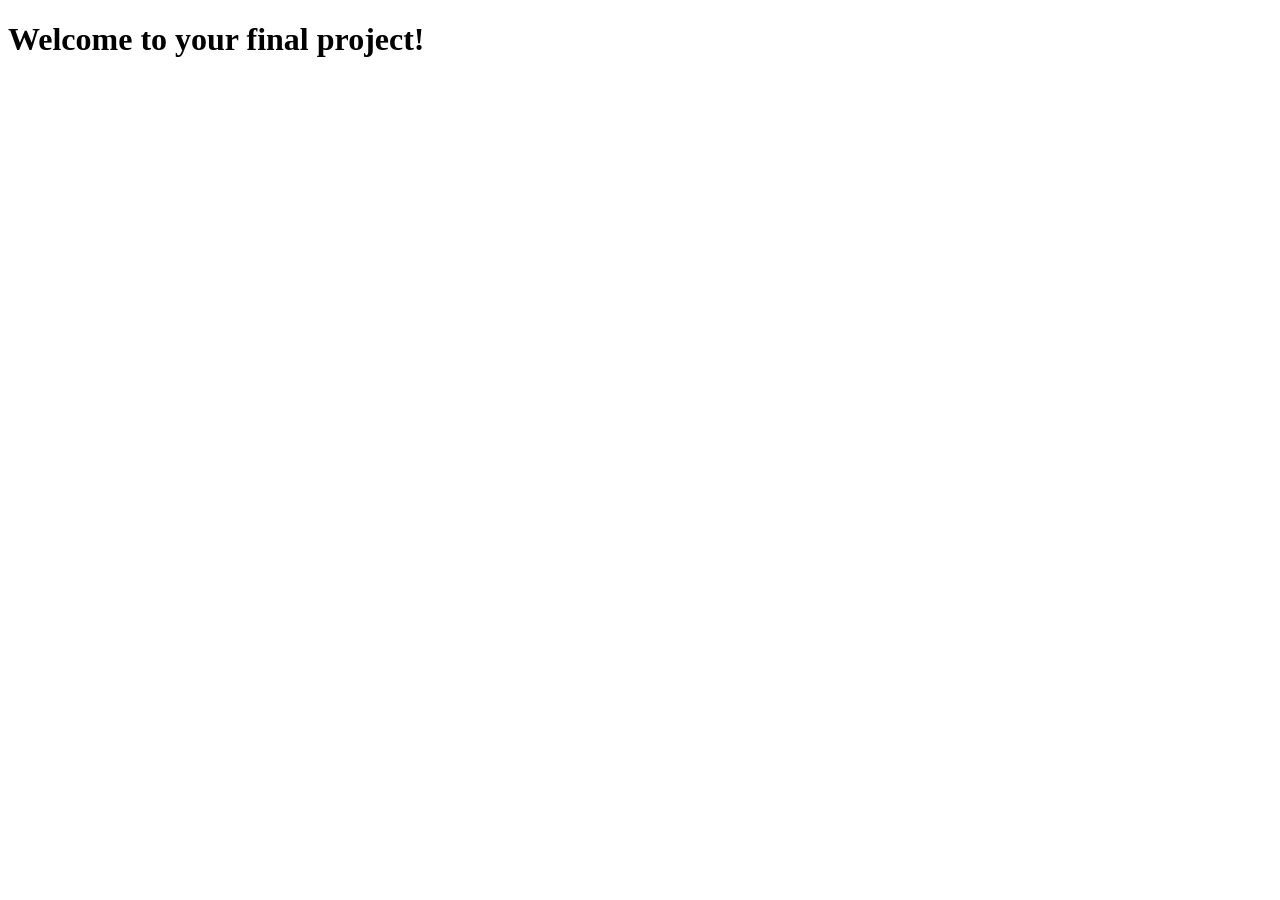
==== src/index.html @ 4e3f370e "Initial commit" ====
<!DOCTYPE html>
<html lang="en">

<head>
	<meta charset="utf-8">
	<meta http-equiv="X-UA-Compatible" content="IE=edge">
	<meta name="viewport" content="width=device-width, initial-scale=1">
	<meta name="description" content="Update your description here" />
	<title>Update your title here</title>
	<!--
		This is where you should link your CSS file.
	-->
</head>

<body>
	<main class="content-container">
		<h1>Welcome to your final project!</h1>
	</main>
	<!--
		This is where you should link your JS file.
	-->
</body>

</html>
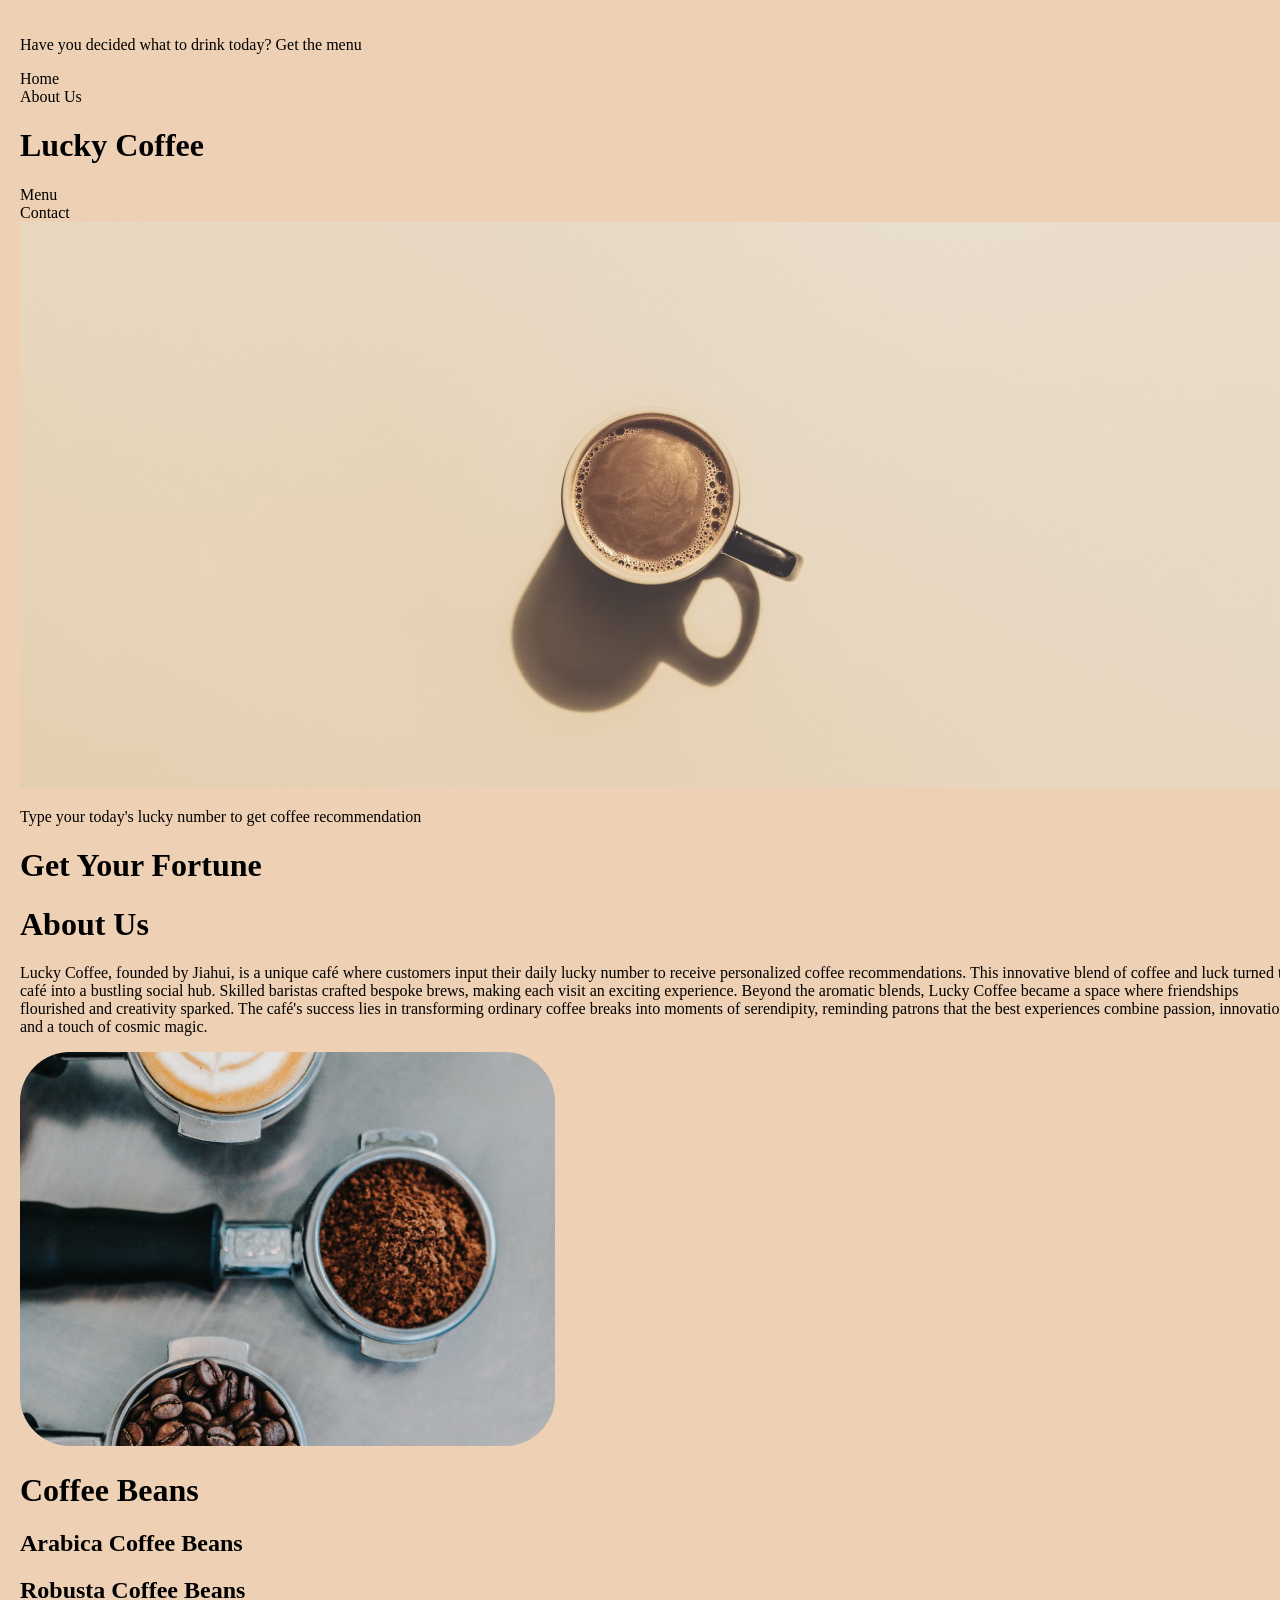
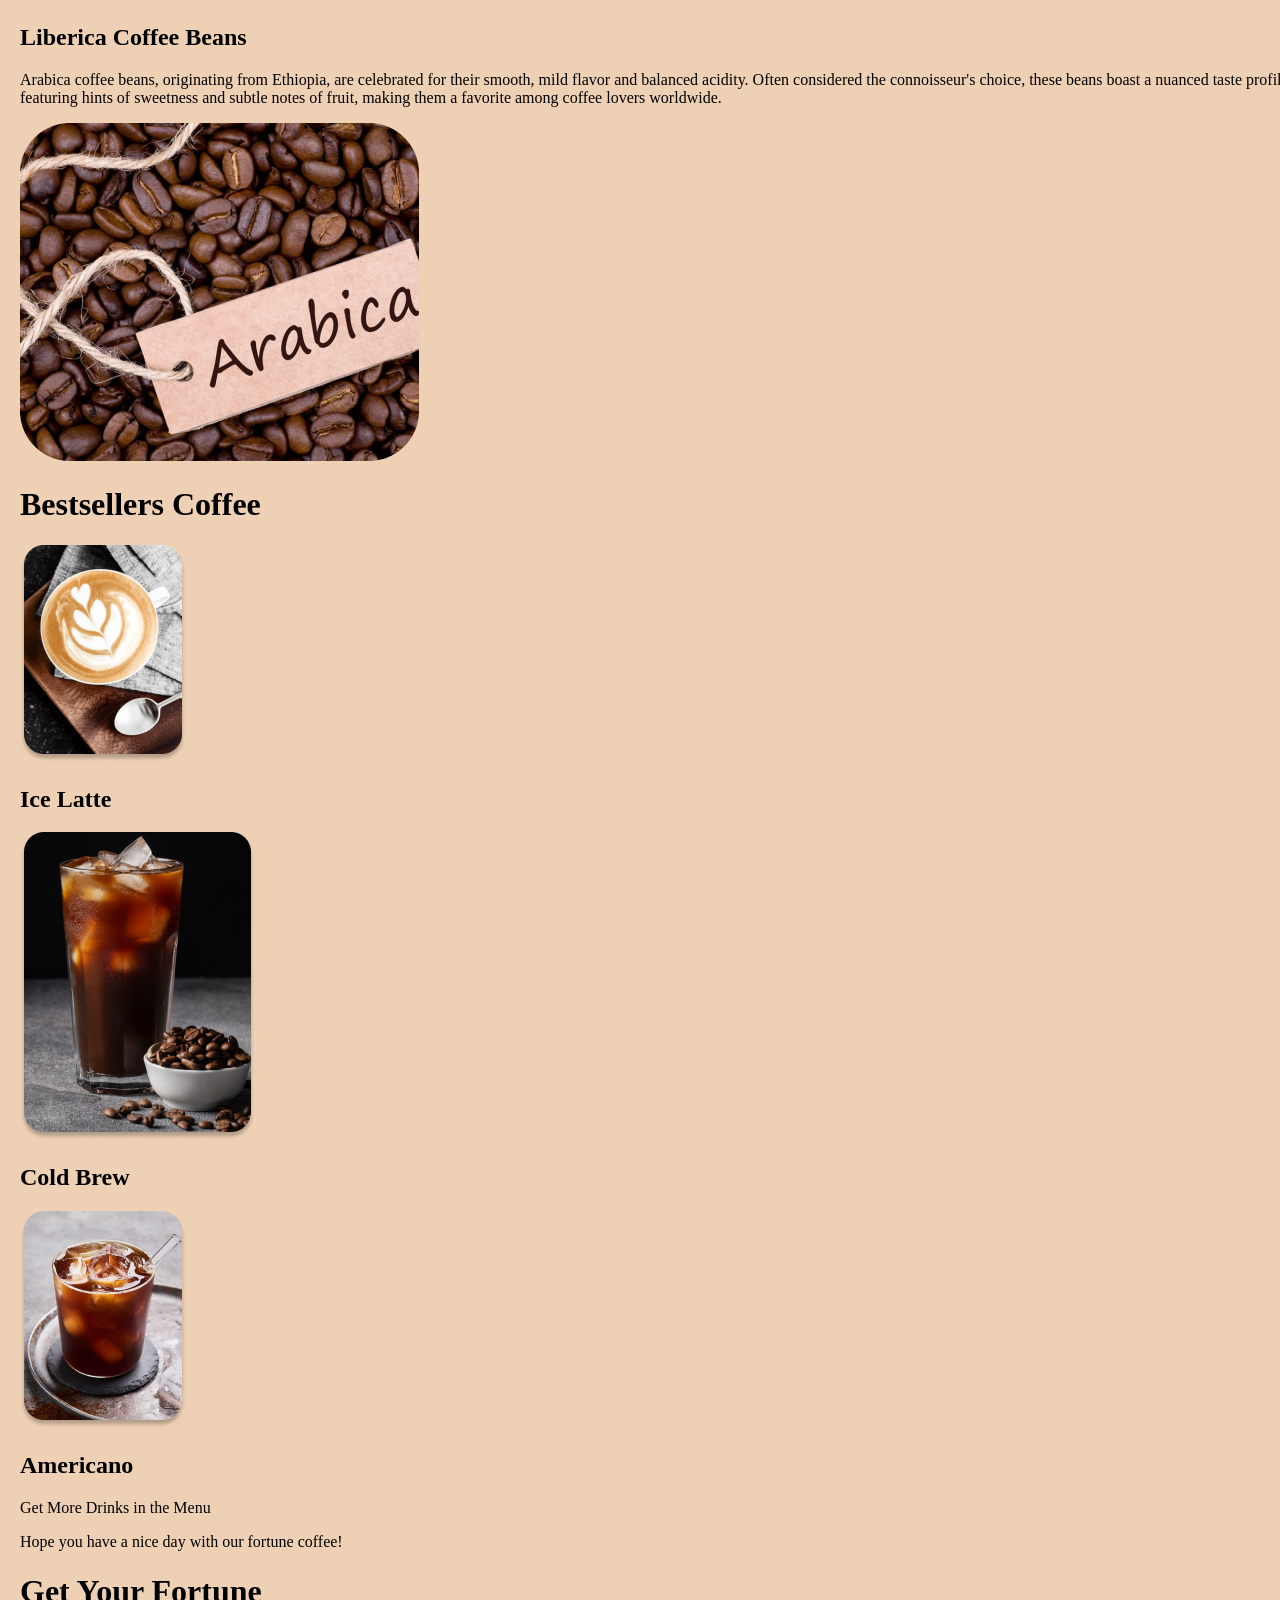
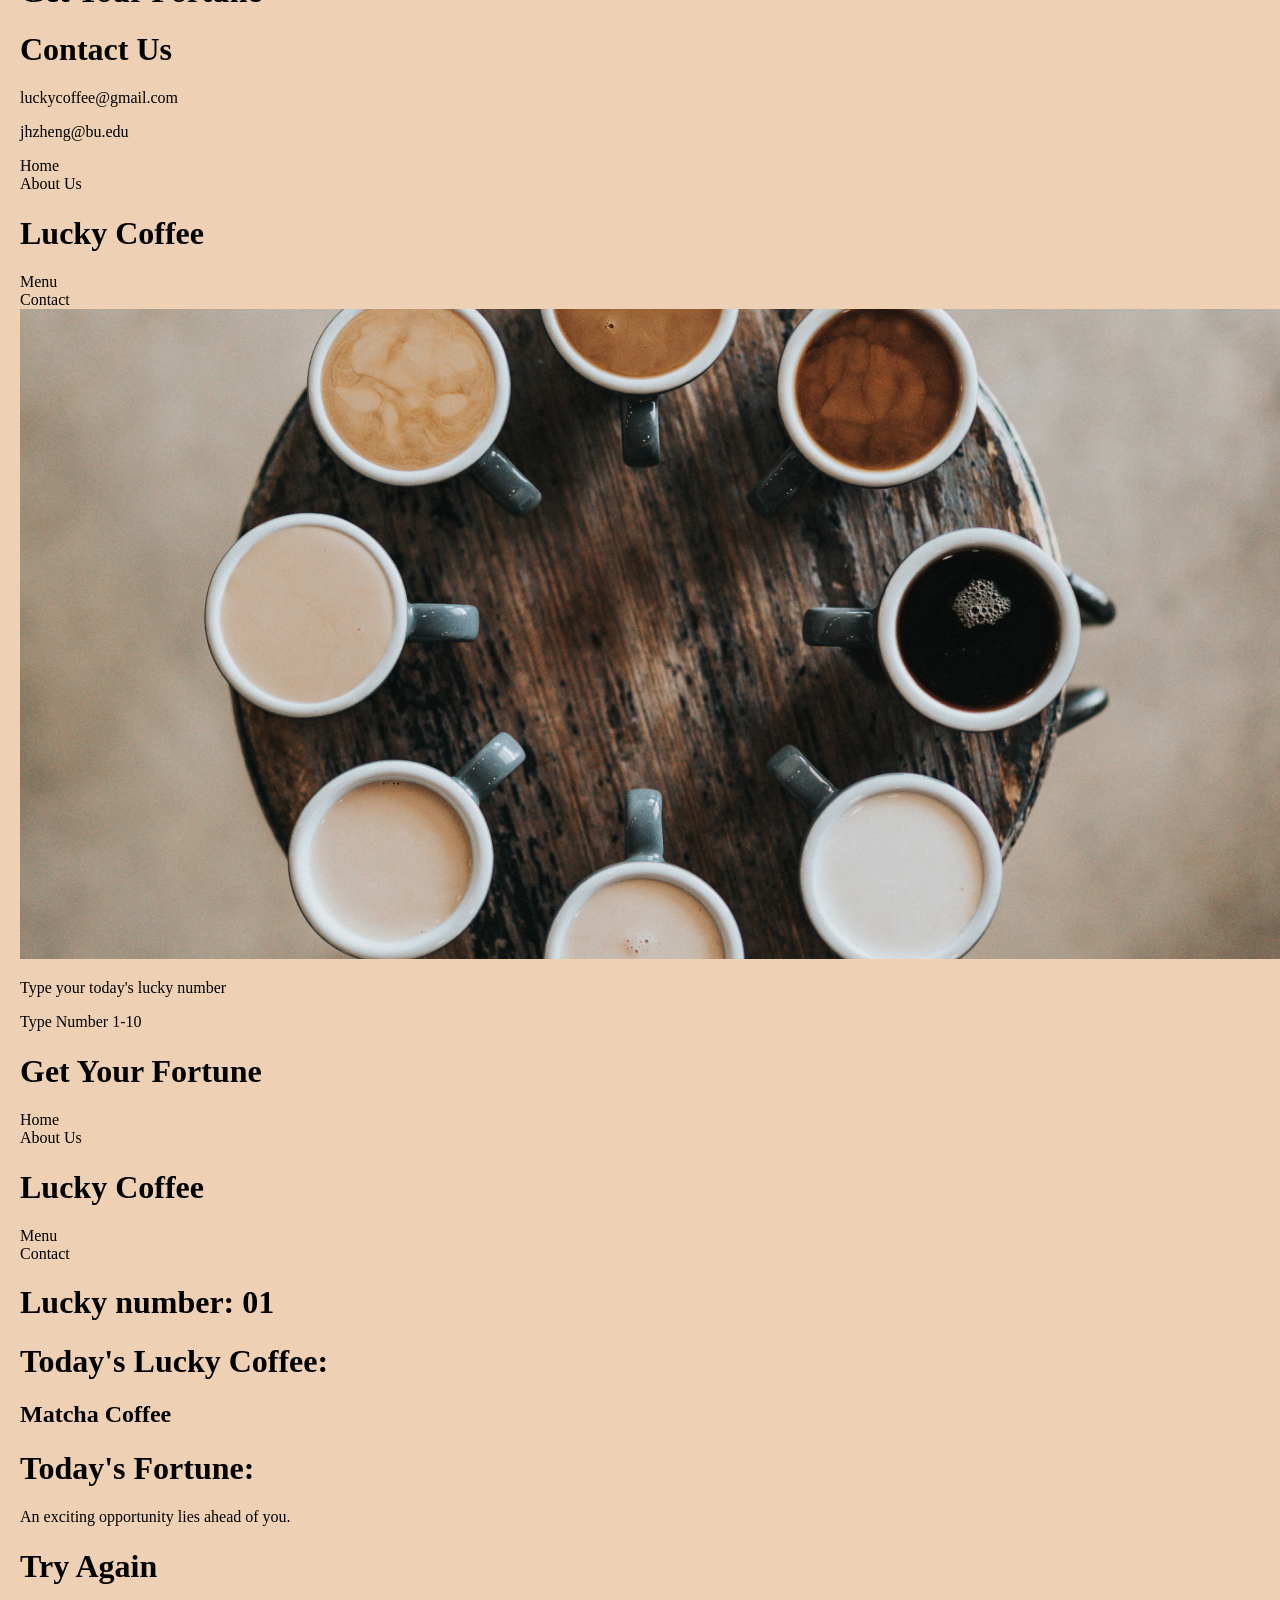
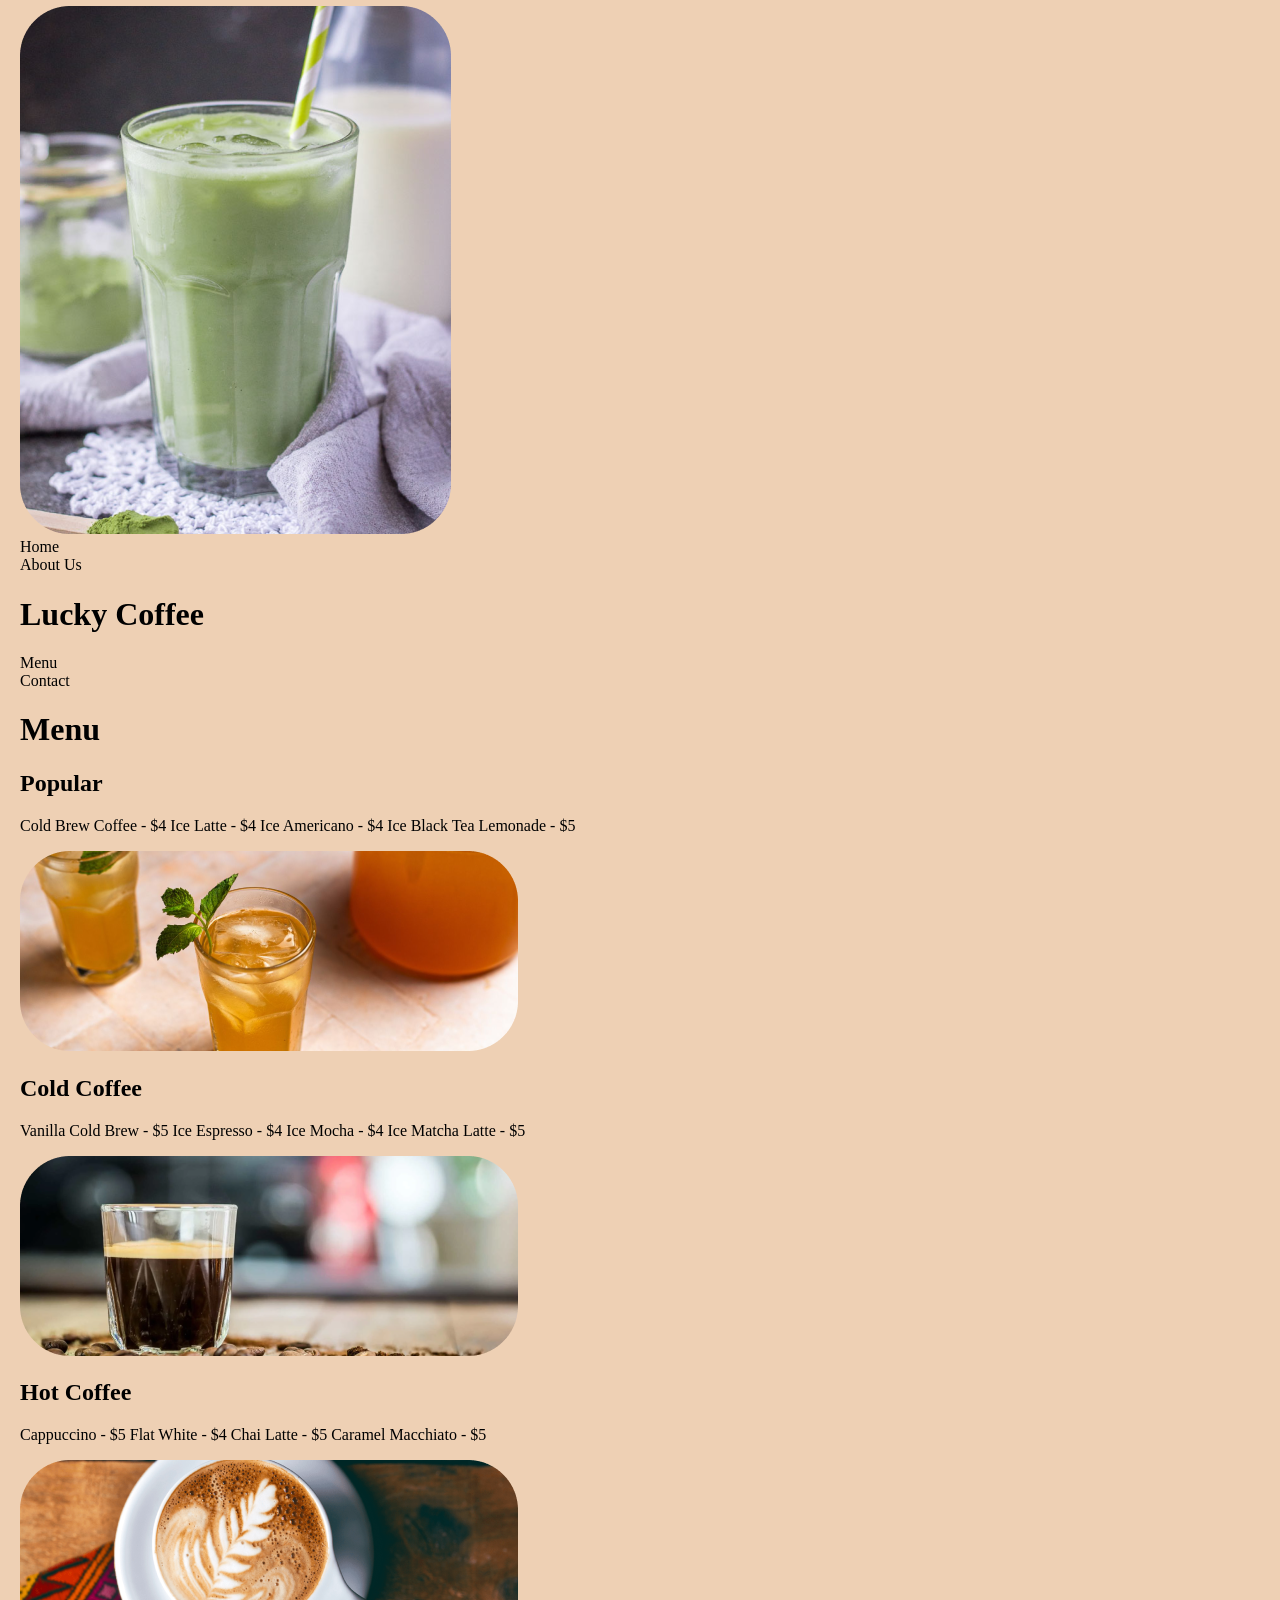
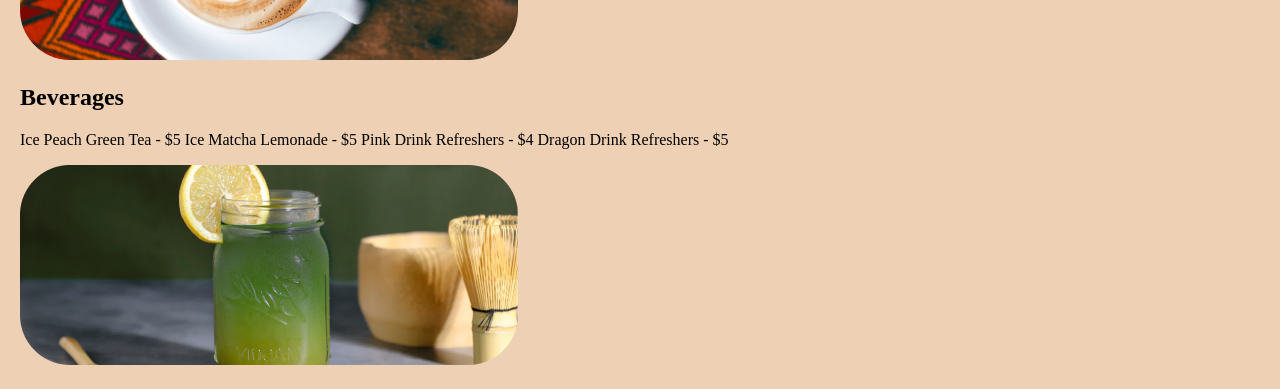
==== commit 00549137: "first check-in" ====
--- a/src/index.html
+++ b/src/index.html
@@ -10,15 +10,137 @@
 	<!--
 		This is where you should link your CSS file.
 	-->
+	<link rel="stylesheet" href="css/style.css">
 </head>
 
 <body>
 	<main class="content-container">
-		<h1>Welcome to your final project!</h1>
+
+		<!-- This is main page content -->
+
+		<p class="Question">Have you decided what to drink today? Get the menu</p>
+
+		<nav class="Home">Home</nav>
+		<nav class="Nav-About Us">About Us</nav>
+		<h1 class="Logo">Lucky Coffee</h1>
+		<nav class="Menu">Menu</nav>
+		<nav class="Contact">Contact</nav>
+
+		<img src="images/coffee1.png" alt="the first rolling picture presenting coffee on the center">
+		<p>Type your today's lucky number to get coffee recommendation</p>
+		<h1 class="Fortune">Get Your Fortune</h1>
+
+		<h1 class="About Us">About Us</h1>
+		<p>Lucky Coffee, founded by Jiahui, is a unique café where customers input their daily lucky number to receive
+			personalized coffee recommendations. This innovative blend of coffee and luck turned the café into a
+			bustling social hub. Skilled baristas crafted bespoke brews, making each visit an exciting experience.
+			Beyond the aromatic blends, Lucky Coffee became a space where friendships flourished and creativity sparked.
+			The café's success lies in transforming ordinary coffee breaks into moments of serendipity, reminding
+			patrons that the best experiences combine passion, innovation, and a touch of cosmic magic.</p>
+		<img src="images/coffee powder.png" alt="coffee powder on wooden table">
+
+		<h1 class="Coffee Beans">Coffee Beans</h1>
+		<h2 class="Arabica">Arabica Coffee Beans</h2>
+		<h2 class="Robusta">Robusta Coffee Beans</h2>
+		<h2 class="Liberica">Liberica Coffee Beans</h2>
+		<p>Arabica coffee beans, originating from Ethiopia, are celebrated for their smooth, mild flavor and balanced
+			acidity. Often considered the connoisseur's choice, these beans boast a nuanced taste profile, featuring
+			hints of sweetness and subtle notes of fruit, making them a favorite among coffee lovers worldwide.</p>
+		<img src="images/arabica beans.png" alt="arabica coffee beans">
+
+		<h1 class="Bestsellers">Bestsellers Coffee</h1>
+		<img src="images/latte.png" alt="ice latte on the table">
+		<h2 class="latte">Ice Latte</h2>
+		<img src="images/cold brew.png" alt="cold brew on the table">
+		<h2 class="cold brew">Cold Brew</h2>
+		<img src="images/americano.png" alt="americano on the table">
+		<h2 class="americano">Americano</h2>
+
+		<p class="Get Menu">Get More Drinks in the Menu</p>
+
+		<p class="hope">Hope you have a nice day with our fortune coffee!</p>
+		<h1 class="Fortune">Get Your Fortune</h1>
+		<h1 class="Contact Us">Contact Us</h1>
+		<p>luckycoffee@gmail.com</p>
+		<p>jhzheng@bu.edu</p>
+
+
+		<!-- This is question page content -->
+
+		<nav class="Home">Home</nav>
+		<nav class="Nav-About Us">About Us</nav>
+		<h1 class="Logo">Lucky Coffee</h1>
+		<nav class="Menu">Menu</nav>
+		<nav class="Contact">Contact</nav>
+
+		<img src="images/coffee carousel.png" alt="various coffee circling on the table">
+		<p>Type your today's lucky number</p>
+		<p>Type Number 1-10</p>
+		<h1 class="Fortune">Get Your Fortune</h1>
+
+
+		<!-- This is result page content -->
+
+		<nav class="Home">Home</nav>
+		<nav class="Nav-About Us">About Us</nav>
+		<h1 class="Logo">Lucky Coffee</h1>
+		<nav class="Menu">Menu</nav>
+		<nav class="Contact">Contact</nav>
+
+		<h1 class="lucky number">Lucky number: 01</h1>
+		<h1 class="lucky coffee">Today's Lucky Coffee:</h1>
+		<h2 class="coffee name">Matcha Coffee</h2>
+		<h1 class="today fortune">Today's Fortune:</h1>
+		<p>An exciting opportunity lies ahead of you.</p>
+		<h1 class="try again">Try Again</h1>
+
+		<img src="images/matcha latte.png" alt="matcha latte on the table">
+
+
+		<!-- This is menu page content -->
+
+		<nav class="Home">Home</nav>
+		<nav class="Nav-About Us">About Us</nav>
+		<h1 class="Logo">Lucky Coffee</h1>
+		<nav class="Menu">Menu</nav>
+		<nav class="Contact">Contact</nav>
+
+		<h1 class="h1-menu">Menu</h1>
+
+		<h2>Popular</h2>
+		<p>Cold Brew Coffee - $4
+			Ice Latte - $4
+			Ice Americano - $4
+			Ice Black Tea Lemonade - $5</p>
+		<img src="images/black tea lemonade.png" alt="a glass of black tea lemonade">
+
+		<h2>Cold Coffee</h2>
+		<p>Vanilla Cold Brew - $5
+			Ice Espresso - $4
+			Ice Mocha - $4
+			Ice Matcha Latte - $5</p>
+		<img src="images/espresso.png" alt="espresso shot in a small glass">
+
+		<h2>Hot Coffee</h2>
+		<p>Cappuccino - $5
+			Flat White - $4
+			Chai Latte - $5
+			Caramel Macchiato - $5</p>
+		<img src="images/cappuccino.png" alt="a cup of cappuccino">
+
+		<h2>Beverages</h2>
+		<p>Ice Peach Green Tea - $5
+			Ice Matcha Lemonade - $5
+			Pink Drink Refreshers - $4
+			Dragon Drink Refreshers - $5</p>
+		<img src="images/matcha lemonade.png" alt="a glass of matcha lemonade">
+
 	</main>
 	<!--
 		This is where you should link your JS file.
 	-->
+	<script src="script.js"></script>
+
 </body>
 
-</html>
+</html>
--- a/src/css/style.css
+++ b/src/css/style.css
@@ -0,0 +1,16 @@
+/* Get the instruction from Professor lecture */
+@import url('https://fonts.googleapis.com/css2?family=Baloo+2:wght@400;800&family=Balsamiq+Sans&display=swap');
+
+* {
+	box-sizing: border-box
+}
+
+body {
+	background-color: #EED0B4;
+	display: flex;
+	justify-content: center;
+	padding: 20px;
+	flex-direction: column;
+	align-items: flex-start;
+	margin: 0;
+}
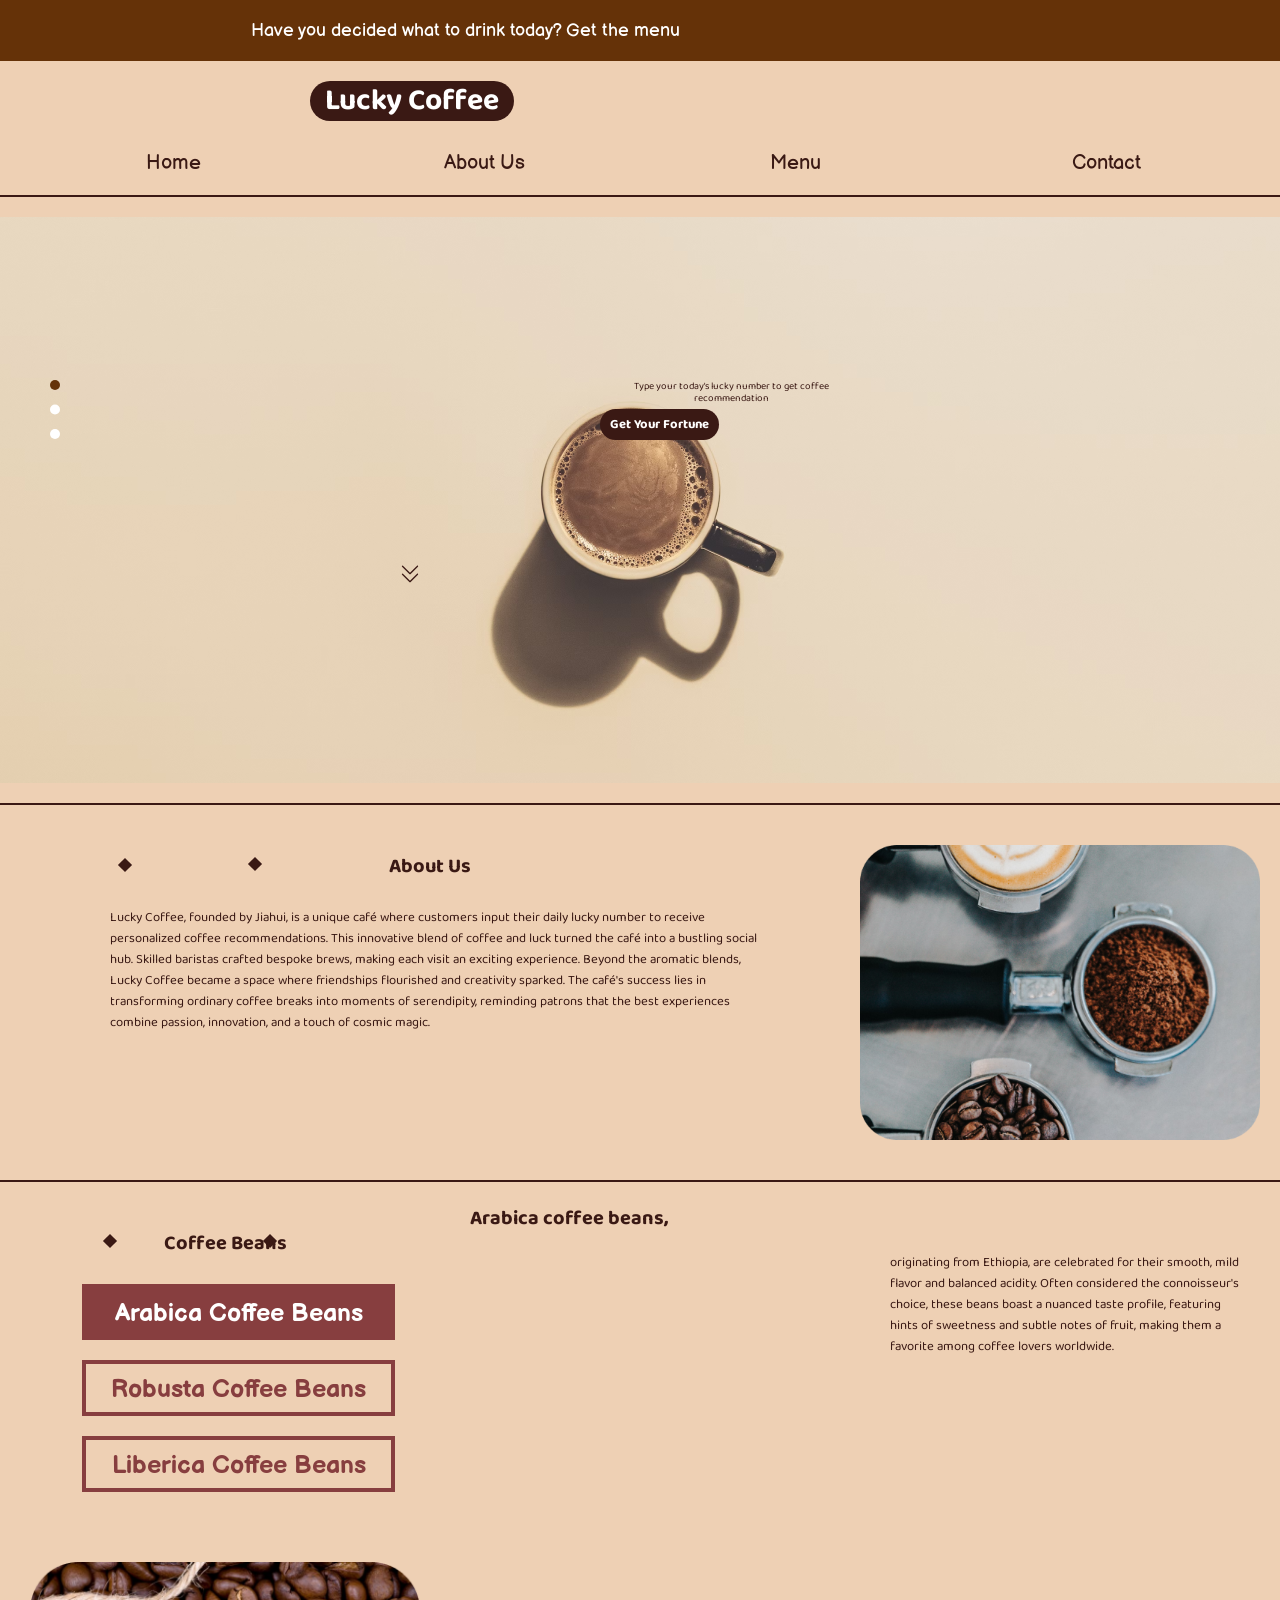
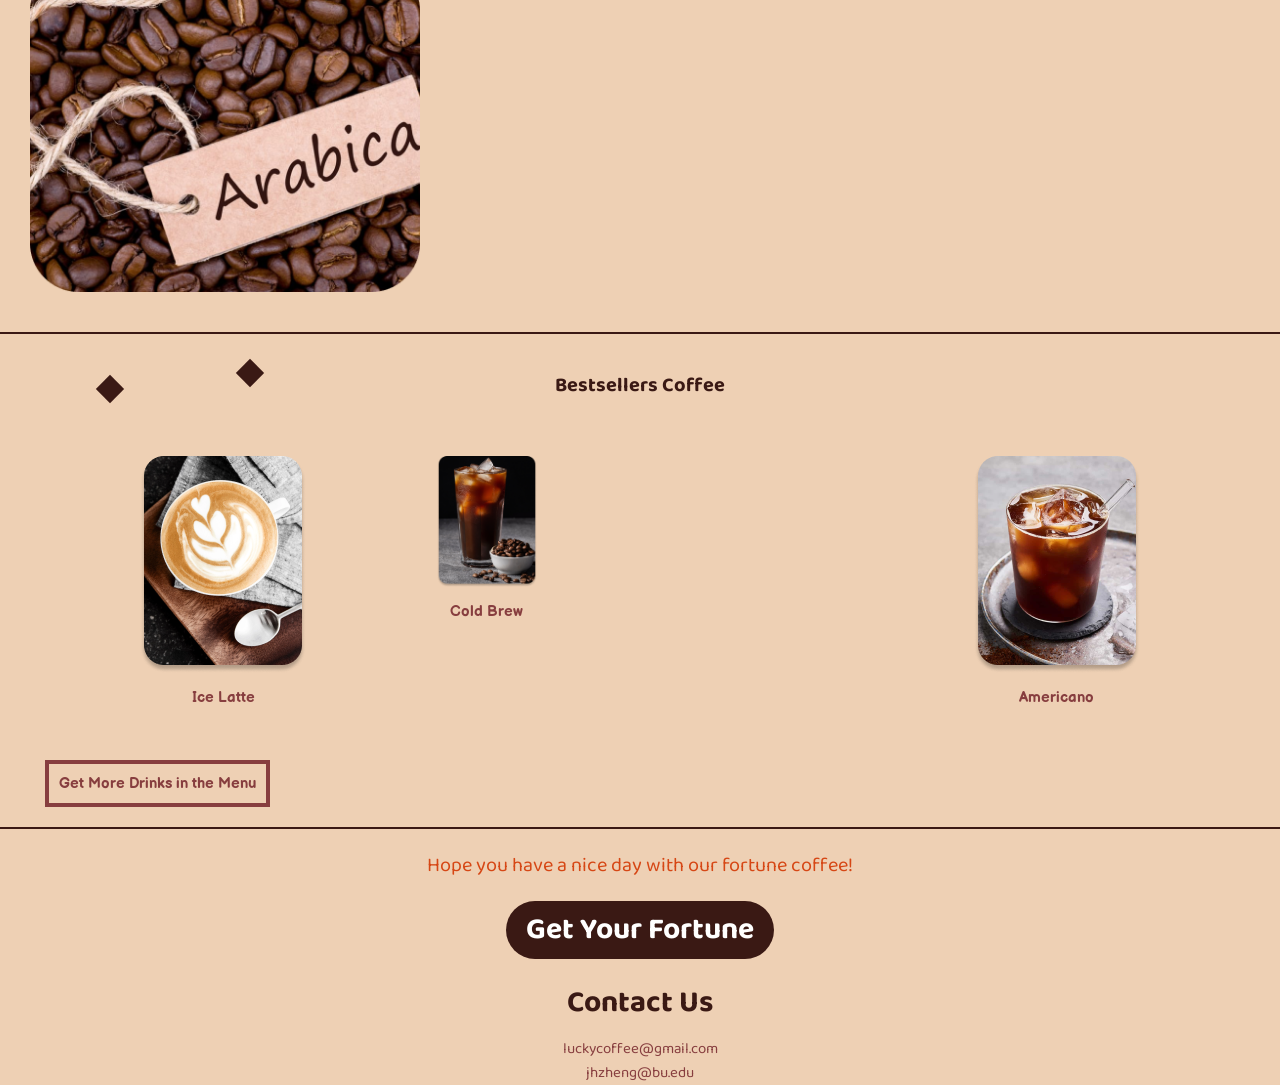
==== commit a54eda2c: "change the css of main page in phone size" ====
--- a/src/index.html
+++ b/src/index.html
@@ -6,7 +6,7 @@
 	<meta http-equiv="X-UA-Compatible" content="IE=edge">
 	<meta name="viewport" content="width=device-width, initial-scale=1">
 	<meta name="description" content="Update your description here" />
-	<title>Update your title here</title>
+	<title>Lucky Coffee</title>
 	<!--
 		This is where you should link your CSS file.
 	-->
@@ -19,121 +19,108 @@
 		<!-- This is main page content -->
 
 		<p class="Question">Have you decided what to drink today? Get the menu</p>
+		<h1 class="Logo">Lucky Coffee</h1>
 
-		<nav class="Home">Home</nav>
-		<nav class="Nav-About Us">About Us</nav>
-		<h1 class="Logo">Lucky Coffee</h1>
-		<nav class="Menu">Menu</nav>
-		<nav class="Contact">Contact</nav>
+		<section class="navigation">
+			<nav class="Home">Home</nav>
+			<nav class="Nav-AboutUs">About Us</nav>
+			<nav class="Menu">Menu</nav>
+			<nav class="Contact">Contact</nav>
+		</section>
 
-		<img src="images/coffee1.png" alt="the first rolling picture presenting coffee on the center">
-		<p>Type your today's lucky number to get coffee recommendation</p>
-		<h1 class="Fortune">Get Your Fortune</h1>
+		<div class="long-line"></div>
 
-		<h1 class="About Us">About Us</h1>
-		<p>Lucky Coffee, founded by Jiahui, is a unique café where customers input their daily lucky number to receive
-			personalized coffee recommendations. This innovative blend of coffee and luck turned the café into a
-			bustling social hub. Skilled baristas crafted bespoke brews, making each visit an exciting experience.
-			Beyond the aromatic blends, Lucky Coffee became a space where friendships flourished and creativity sparked.
-			The café's success lies in transforming ordinary coffee breaks into moments of serendipity, reminding
-			patrons that the best experiences combine passion, innovation, and a touch of cosmic magic.</p>
-		<img src="images/coffee powder.png" alt="coffee powder on wooden table">
+		<!-- Get the code from figma dev mode -->
+		<svg class="circles" xmlns="http://www.w3.org/2000/svg" width="10" height="59" viewBox="0 0 10 59" fill="none">
+			<circle cx="5" cy="5" r="5" transform="matrix(-1 0 0 1 10 0)" fill="#653208" />
+			<circle cx="5" cy="5" r="5" transform="matrix(-1 0 0 1 10 49)" fill="white" />
+			<circle cx="5" cy="5" r="5" transform="matrix(-1 0 0 1 10 24.5)" fill="white" />
+		</svg>
+		<svg class="arrows" width="20" height="28" viewBox="0 0 20 28" fill="none" xmlns="http://www.w3.org/2000/svg">
+			<path fill-rule="evenodd" clip-rule="evenodd"
+				d="M2.0574 5.8076C2.11545 5.7494 2.18442 5.70322 2.26035 5.67171C2.33629 5.6402 2.41769 5.62399 2.4999 5.62399C2.58211 5.62399 2.66351 5.6402 2.73944 5.67171C2.81537 5.70322 2.88434 5.7494 2.9424 5.8076L9.9999 12.8664L17.0574 5.8076C17.1748 5.69024 17.3339 5.62431 17.4999 5.62431C17.6659 5.62431 17.825 5.69024 17.9424 5.8076C18.0598 5.92496 18.1257 6.08413 18.1257 6.2501C18.1257 6.41607 18.0598 6.57524 17.9424 6.6926L10.4424 14.1926C10.3843 14.2508 10.3154 14.297 10.2394 14.3285C10.1635 14.36 10.0821 14.3762 9.9999 14.3762C9.91769 14.3762 9.83629 14.36 9.76035 14.3285C9.68442 14.297 9.61545 14.2508 9.5574 14.1926L2.0574 6.6926C1.99919 6.63455 1.95301 6.56558 1.92151 6.48964C1.89 6.41371 1.87378 6.33231 1.87378 6.2501C1.87378 6.16789 1.89 6.08649 1.92151 6.01056C1.95301 5.93463 1.99919 5.86566 2.0574 5.8076Z"
+				fill="#3A1914" />
+			<path fill-rule="evenodd" clip-rule="evenodd"
+				d="M2.0574 13.8076C2.11545 13.7494 2.18442 13.7032 2.26035 13.6717C2.33629 13.6402 2.41769 13.624 2.4999 13.624C2.58211 13.624 2.66351 13.6402 2.73944 13.6717C2.81537 13.7032 2.88434 13.7494 2.9424 13.8076L9.9999 20.8664L17.0574 13.8076C17.1748 13.6902 17.3339 13.6243 17.4999 13.6243C17.6659 13.6243 17.825 13.6902 17.9424 13.8076C18.0598 13.925 18.1257 14.0841 18.1257 14.2501C18.1257 14.4161 18.0598 14.5752 17.9424 14.6926L10.4424 22.1926C10.3843 22.2508 10.3154 22.297 10.2394 22.3285C10.1635 22.36 10.0821 22.3762 9.9999 22.3762C9.91769 22.3762 9.83629 22.36 9.76035 22.3285C9.68442 22.297 9.61545 22.2508 9.5574 22.1926L2.0574 14.6926C1.99919 14.6345 1.95301 14.5656 1.92151 14.4896C1.89 14.4137 1.87378 14.3323 1.87378 14.2501C1.87378 14.1679 1.89 14.0865 1.92151 14.0106C1.95301 13.9346 1.99919 13.8657 2.0574 13.8076Z"
+				fill="#3A1914" />
+		</svg>
 
-		<h1 class="Coffee Beans">Coffee Beans</h1>
-		<h2 class="Arabica">Arabica Coffee Beans</h2>
-		<h2 class="Robusta">Robusta Coffee Beans</h2>
-		<h2 class="Liberica">Liberica Coffee Beans</h2>
-		<p>Arabica coffee beans, originating from Ethiopia, are celebrated for their smooth, mild flavor and balanced
-			acidity. Often considered the connoisseur's choice, these beans boast a nuanced taste profile, featuring
-			hints of sweetness and subtle notes of fruit, making them a favorite among coffee lovers worldwide.</p>
-		<img src="images/arabica beans.png" alt="arabica coffee beans">
+		<section class="type">
+			<p class="guidance">Type your today's lucky number to get coffee recommendation</p>
+			<h1 class="Fortune">Get Your Fortune</h1>
+		</section>
+
+		<img class="img-coffee1" src="images/coffee1.png" alt="the first rolling picture presenting coffee on the center">
+
+		<div class="long-line"></div>
+
+		<section class="aboutus-img">
+			<section class="aboutus-p">
+				<h1 class="AboutUs">About Us</h1>
+				<p class="story">Lucky Coffee, founded by Jiahui, is a unique café where customers input their daily lucky
+					number to
+					receive
+					personalized coffee recommendations. This innovative blend of coffee and luck turned the café into a
+					bustling social hub. Skilled baristas crafted bespoke brews, making each visit an exciting experience.
+					Beyond the aromatic blends, Lucky Coffee became a space where friendships flourished and creativity
+					sparked.
+					The café's success lies in transforming ordinary coffee breaks into moments of serendipity, reminding
+					patrons that the best experiences combine passion, innovation, and a touch of cosmic magic.</p>
+			</section>
+
+			<img class="img-coffeepowder" src="images/coffee powder.png" alt="coffee powder on wooden table">
+		</section>
+
+		<div class="long-line"></div>
+
+		<section class="beans-img">
+
+			<section class="beansname">
+				<h1 class="CoffeeBeans">Coffee Beans</h1>
+				<h2 class="Arabica">Arabica Coffee Beans</h2>
+				<h2 class="Robusta">Robusta Coffee Beans</h2>
+				<h2 class="Liberica">Liberica Coffee Beans</h2>
+			</section>
+
+			<p class="p-A-title">Arabica coffee beans,</p>
+
+			<p class="p-Arabica">originating from Ethiopia, are celebrated for their smooth, mild flavor and balanced
+				acidity. Often considered the connoisseur's choice, these beans boast a nuanced taste profile, featuring
+				hints of sweetness and subtle notes of fruit, making them a favorite among coffee lovers worldwide.</p>
+			<img class="img-arabicabeans" src="images/arabica beans.png" alt="arabica coffee beans">
+		</section>
+
+		<div class="long-line"></div>
 
 		<h1 class="Bestsellers">Bestsellers Coffee</h1>
-		<img src="images/latte.png" alt="ice latte on the table">
-		<h2 class="latte">Ice Latte</h2>
-		<img src="images/cold brew.png" alt="cold brew on the table">
-		<h2 class="cold brew">Cold Brew</h2>
-		<img src="images/americano.png" alt="americano on the table">
-		<h2 class="americano">Americano</h2>
 
-		<p class="Get Menu">Get More Drinks in the Menu</p>
+		<section class="latte-coldbrew-americano">
+			<section class="latte">
+				<img src="images/latte.png" alt="ice latte on the table">
+				<h2 class="latte">Ice Latte</h2>
+			</section>
 
-		<p class="hope">Hope you have a nice day with our fortune coffee!</p>
-		<h1 class="Fortune">Get Your Fortune</h1>
-		<h1 class="Contact Us">Contact Us</h1>
-		<p>luckycoffee@gmail.com</p>
-		<p>jhzheng@bu.edu</p>
+			<section class="coldbrew">
+				<img src="images/cold brew.png" alt="cold brew on the table">
+				<h2 class="cold brew">Cold Brew</h2>
+			</section>
 
+			<section class="americano">
+				<img src="images/americano.png" alt="americano on the table">
+				<h2 class="americano">Americano</h2>
+			</section>
+		</section>
 
-		<!-- This is question page content -->
+		<p class="GetMenu">Get More Drinks in the Menu</p>
 
-		<nav class="Home">Home</nav>
-		<nav class="Nav-About Us">About Us</nav>
-		<h1 class="Logo">Lucky Coffee</h1>
-		<nav class="Menu">Menu</nav>
-		<nav class="Contact">Contact</nav>
-
-		<img src="images/coffee carousel.png" alt="various coffee circling on the table">
-		<p>Type your today's lucky number</p>
-		<p>Type Number 1-10</p>
-		<h1 class="Fortune">Get Your Fortune</h1>
-
-
-		<!-- This is result page content -->
-
-		<nav class="Home">Home</nav>
-		<nav class="Nav-About Us">About Us</nav>
-		<h1 class="Logo">Lucky Coffee</h1>
-		<nav class="Menu">Menu</nav>
-		<nav class="Contact">Contact</nav>
-
-		<h1 class="lucky number">Lucky number: 01</h1>
-		<h1 class="lucky coffee">Today's Lucky Coffee:</h1>
-		<h2 class="coffee name">Matcha Coffee</h2>
-		<h1 class="today fortune">Today's Fortune:</h1>
-		<p>An exciting opportunity lies ahead of you.</p>
-		<h1 class="try again">Try Again</h1>
-
-		<img src="images/matcha latte.png" alt="matcha latte on the table">
-
-
-		<!-- This is menu page content -->
-
-		<nav class="Home">Home</nav>
-		<nav class="Nav-About Us">About Us</nav>
-		<h1 class="Logo">Lucky Coffee</h1>
-		<nav class="Menu">Menu</nav>
-		<nav class="Contact">Contact</nav>
-
-		<h1 class="h1-menu">Menu</h1>
-
-		<h2>Popular</h2>
-		<p>Cold Brew Coffee - $4
-			Ice Latte - $4
-			Ice Americano - $4
-			Ice Black Tea Lemonade - $5</p>
-		<img src="images/black tea lemonade.png" alt="a glass of black tea lemonade">
-
-		<h2>Cold Coffee</h2>
-		<p>Vanilla Cold Brew - $5
-			Ice Espresso - $4
-			Ice Mocha - $4
-			Ice Matcha Latte - $5</p>
-		<img src="images/espresso.png" alt="espresso shot in a small glass">
-
-		<h2>Hot Coffee</h2>
-		<p>Cappuccino - $5
-			Flat White - $4
-			Chai Latte - $5
-			Caramel Macchiato - $5</p>
-		<img src="images/cappuccino.png" alt="a cup of cappuccino">
-
-		<h2>Beverages</h2>
-		<p>Ice Peach Green Tea - $5
-			Ice Matcha Lemonade - $5
-			Pink Drink Refreshers - $4
-			Dragon Drink Refreshers - $5</p>
-		<img src="images/matcha lemonade.png" alt="a glass of matcha lemonade">
+		<div class="long-line"></div>
+		<section class="bottom-contact">
+			<p class="hope">Hope you have a nice day with our fortune coffee!</p>
+			<h1 class="bottom-fortune">Get Your Fortune</h1>
+			<h1 class="ContactUs">Contact Us</h1>
+			<p class="info1">luckycoffee@gmail.com</p>
+			<p class="info2">jhzheng@bu.edu</p>
+		</section>
 
 	</main>
 	<!--
--- a/src/css/style.css
+++ b/src/css/style.css
@@ -7,10 +7,574 @@
 
 body {
 	background-color: #EED0B4;
+	margin: 0;
+}
+
+.Question {
+	background-color: #653208;
+	padding: 20px;
+	color: #FFF;
+	text-align: center;
+	font-family: Balsamiq Sans, sans-serif;
+	font-size: 10px;
+	font-style: normal;
+	font-weight: 400;
+	line-height: normal;
 	display: flex;
 	justify-content: center;
+	align-items: center;
+	gap: 10px;
+	margin: 0;
+}
+
+.Logo {
+	color: #FFF;
+	text-align: center;
+	font-family: 'Baloo 2', sans-serif;
+	font-size: 20px;
+	font-style: normal;
+	font-weight: 700;
+	line-height: 20px;
+	/* 133.333% */
+	display: inline-block;
+	background-color: #3A1914;
+	border-radius: 50px;
+	margin: 0;
+	margin-left: 85px;
+	padding-top: 5px;
+	padding-bottom: 5px;
+	padding-left: 15px;
+	padding-right: 15px;
+	margin-top: 10px;
+}
+
+.navigation {
+	color: #3A1914;
+	text-align: center;
+	font-family: Balsamiq Sans, sans-serif;
+	font-size: 15px;
+	font-style: normal;
+	font-weight: 400;
+	line-height: normal;
+	flex-direction: row;
+	display: grid;
+	grid-template-columns: 1fr 1fr 1fr 1fr;
+	grid-gap: 10px;
+	margin-left: 0px;
 	padding: 20px;
-	flex-direction: column;
-	align-items: flex-start;
-	margin: 0;
-}+}
+
+.long-line {
+	width: 100%;
+	height: 2px;
+	background-color: #3A1914;
+}
+
+img {
+	max-width: 100%
+}
+
+.img-coffee1 {
+	display: flex;
+	align-items: center;
+	padding-top: 20px;
+	padding-bottom: 20px;
+}
+
+p {
+	color: #3A1914;
+	font-family: 'Baloo 2', sans-serif;
+	font-size: 20px;
+	font-style: normal;
+	font-weight: 400;
+	line-height: normal;
+}
+
+.guidance {
+	text-align: center;
+	font-size: 10px;
+	font-style: normal;
+	font-weight: 400;
+	line-height: 12px;
+	/* 120% */
+	margin: 0;
+	margin-bottom: 5px;
+}
+
+.Fortune {
+	color: #FFF;
+	text-align: center;
+	font-family: 'Baloo 2', sans-serif;
+	font-size: 13px;
+	font-style: normal;
+	font-weight: 700;
+	line-height: normal;
+	display: inline-block;
+	background-color: #3A1914;
+	border-radius: 50px;
+	padding-top: 5px;
+	padding-bottom: 5px;
+	padding-left: 10px;
+	padding-right: 10px;
+	margin: 0;
+}
+
+.circles {
+	position: absolute;
+	top: 215px;
+	left: 20px;
+}
+
+.arrows {
+	position: absolute;
+	top: 300px;
+	left: 150px;
+}
+
+.type {
+	position: absolute;
+	width: 85px;
+	top: 190px;
+	left: 220px;
+}
+
+.AboutUs {
+	color: #3A1914;
+	text-align: center;
+	font-family: 'Baloo 2', sans-serif;
+	font-size: 20px;
+	font-style: normal;
+	font-weight: 700;
+	line-height: normal;
+	margin: 0px;
+	margin-bottom: 15px;
+	margin-top: 15px;
+}
+
+.AboutUs::before {
+	content: "";
+	display: block;
+	width: 10px;
+	height: 10px;
+	background: #3A1914;
+	position: relative;
+	top: 20px;
+	left: 90px;
+	z-index: -1;
+	transform: rotate(-45deg);
+}
+
+.AboutUs::after {
+	content: "";
+	display: block;
+	width: 10px;
+	height: 10px;
+	background: #3A1914;
+	position: relative;
+	top: -23px;
+	left: 220px;
+	z-index: -1;
+	transform: rotate(-45deg);
+}
+
+.story {
+	font-size: 13px;
+	margin: 0;
+	padding-left: 20px;
+	padding-right: 20px;
+}
+
+.img-coffeepowder {
+	margin-top: 20px;
+	margin-bottom: 20px;
+}
+
+.CoffeeBeans {
+	color: #3A1914;
+	text-align: center;
+	font-family: 'Baloo 2', sans-serif;
+	font-size: 20px;
+	font-style: normal;
+	font-weight: 700;
+	line-height: normal;
+	margin: 0px;
+	margin-bottom: 15px;
+	margin-top: 15px;
+}
+
+.CoffeeBeans::before {
+	content: "";
+	display: block;
+	width: 10px;
+	height: 10px;
+	background: #3A1914;
+	position: relative;
+	top: 19px;
+	left: 75px;
+	z-index: -1;
+	transform: rotate(-45deg);
+}
+
+.CoffeeBeans::after {
+	content: "";
+	display: block;
+	width: 10px;
+	height: 10px;
+	background: #3A1914;
+	position: relative;
+	top: -23px;
+	left: 235px;
+	z-index: -1;
+	transform: rotate(-45deg);
+}
+
+.Arabica {
+	color: #FFF;
+	text-align: center;
+	font-family: Balsamiq Sans, sans-serif;
+	font-size: 20px;
+	font-style: normal;
+	font-weight: 700;
+	line-height: normal;
+	display: inline-block;
+	border: 4px solid var(--brown-red, #873E3F);
+	background: #873E3F;
+	width: 268.286px;
+	height: 48px;
+	padding: 10px;
+	margin: 0;
+	margin-left: 25px;
+	margin-bottom: 20px;
+}
+
+.Robusta {
+	color: #873E3F;
+	text-align: center;
+	font-family: Balsamiq Sans, sans-serif;
+	font-size: 20px;
+	font-style: normal;
+	font-weight: 700;
+	line-height: normal;
+	display: inline-block;
+	border: 4px solid var(--brown-red, #873E3F);
+	background: #EED0B4;
+	width: 268.286px;
+	height: 48px;
+	padding: 10px;
+	margin: 0;
+	margin-left: 25px;
+	margin-bottom: 20px;
+}
+
+.Liberica {
+	color: #873E3F;
+	text-align: center;
+	font-family: Balsamiq Sans, sans-serif;
+	font-size: 20px;
+	font-style: normal;
+	font-weight: 700;
+	line-height: normal;
+	display: inline-block;
+	border: 4px solid var(--brown-red, #873E3F);
+	background: #EED0B4;
+	width: 268.286px;
+	height: 48px;
+	padding: 10px;
+	margin: 0;
+	margin-left: 25px;
+	margin-bottom: 20px;
+}
+
+.p-A-title {
+	font-size: 20px;
+	font-weight: 700;
+	margin: 0;
+	padding-left: 20px;
+	padding-right: 20px;
+}
+
+.p-Arabica {
+	font-size: 13px;
+	margin: 0;
+	padding-left: 20px;
+	padding-right: 20px;
+}
+
+.img-arabicabeans {
+	margin-top: 20px;
+	margin-bottom: 20px;
+}
+
+.Bestsellers {
+	color: #3A1914;
+	text-align: center;
+	font-family: 'Baloo 2', sans-serif;
+	font-size: 20px;
+	font-style: normal;
+	font-weight: 700;
+	line-height: normal;
+	margin: 0px;
+	margin-bottom: 15px;
+	margin-top: 15px;
+}
+
+.Bestsellers::before {
+	content: "";
+	display: block;
+	width: 10px;
+	height: 10px;
+	background: #3A1914;
+	position: relative;
+	top: 20px;
+	left: 50px;
+	z-index: -1;
+	transform: rotate(-45deg);
+}
+
+.Bestsellers::after {
+	content: "";
+	display: block;
+	width: 10px;
+	height: 10px;
+	background: #3A1914;
+	position: relative;
+	top: -23px;
+	left: 260px;
+	z-index: -1;
+	transform: rotate(-45deg);
+}
+
+.latte-coldbrew-americano {
+	color: #873E3F;
+	text-align: center;
+	font-family: Balsamiq Sans, sans-serif;
+	font-size: 10px;
+	font-style: normal;
+	font-weight: 700;
+	line-height: normal;
+	flex-direction: row;
+	display: grid;
+	grid-template-columns: 1fr 1fr 1fr;
+	grid-gap: 10px;
+	padding: 20px;
+}
+
+.GetMenu {
+	color: #873E3F;
+	text-align: center;
+	font-family: Balsamiq Sans, sans-serif;
+	font-size: 15px;
+	font-style: normal;
+	font-weight: 700;
+	line-height: normal;
+	display: inline-block;
+	border: 4px solid var(--brown-red, #873E3F);
+	background: #EED0B4;
+	padding: 10px;
+	margin-left: 45px;
+	margin-top: 20px;
+	margin-bottom: 20px;
+}
+
+.bottom-contact {
+	text-align: center;
+	font-family: 'Baloo 2', sans-serif;
+	font-size: 20px;
+	font-style: normal;
+	font-weight: 400;
+	line-height: normal;
+	padding-left: 20px;
+	padding-right: 20px;
+}
+
+.hope {
+	color: #D64715;
+}
+
+.bottom-fortune {
+	color: #FFF;
+	font-weight: 700;
+	display: inline-block;
+	background-color: #3A1914;
+	border-radius: 50px;
+	padding-top: 5px;
+	padding-bottom: 5px;
+	padding-left: 20px;
+	padding-right: 20px;
+	margin: 0;
+}
+
+.ContactUs {
+	color: #3A1914;
+	margin-top: 20px;
+	margin-bottom: 10px;
+}
+
+.info1 {
+	color: #873E3F;
+	font-size: 15px;
+	margin: 0;
+}
+
+.info2 {
+	color: #873E3F;
+	font-size: 15px;
+	margin: 0;
+}
+
+@media (width >=320px) {
+	.coldbrew {
+		width: 100px;
+		height: 137px;
+	}
+}
+
+@media (width >=843px) {
+	.Question {
+		font-size: 18px;
+		margin-left: -350px;
+	}
+
+	.Logo {
+		font-size: 30px;
+		margin: 0;
+		margin-left: 310px;
+		padding-top: 10px;
+		padding-bottom: 10px;
+		margin-top: 20px;
+		margin-bottom: 10px;
+	}
+
+	.navigation {
+		font-size: 20px;
+		grid-gap: 5px;
+	}
+
+	.circles {
+		position: absolute;
+		top: 380px;
+		left: 50px;
+	}
+
+	.arrows {
+		position: absolute;
+		top: 560px;
+		left: 400px;
+	}
+
+	.type {
+		position: absolute;
+		width: 262px;
+		top: 380px;
+		left: 600px;
+
+	}
+
+	@media (width >=1280px) {
+		.story {
+			margin-left: 60px;
+			margin-right: 40px;
+		}
+
+		.aboutus-img {
+			flex-direction: row;
+			display: grid;
+			grid-template-columns: 2fr 1fr;
+			grid-gap: 30px;
+			margin-left: 10px;
+			padding: 20px;
+		}
+
+		.Arabica {
+			font-size: 25px;
+			width: 313px;
+			height: 56px;
+			padding: 10px;
+			margin: 0;
+			margin-left: 52px;
+			margin-bottom: 20px;
+		}
+
+		.Robusta {
+			font-size: 25px;
+			width: 313px;
+			height: 56px;
+			padding: 10px;
+			margin: 0;
+			margin-left: 52px;
+			margin-bottom: 20px;
+		}
+
+		.Liberica {
+			font-size: 25px;
+			width: 313px;
+			height: 56px;
+			padding: 10px;
+			margin: 0;
+			margin-left: 52px;
+			margin-bottom: 20px;
+		}
+
+		.p-Arabica {
+			padding-top: 50px;
+		}
+
+		.beans-img {
+			flex-direction: row;
+			display: grid;
+			grid-template-columns: 1fr 1fr 1fr;
+			grid-gap: 30px;
+			margin-left: 10px;
+			padding: 20px;
+		}
+
+		.Bestsellers {
+			color: #3A1914;
+			text-align: center;
+			font-family: 'Baloo 2', sans-serif;
+			font-size: 40px;
+			font-style: normal;
+			font-weight: 700;
+			line-height: normal;
+			margin-top: 50px;
+			margin-bottom: 50px;
+			color: #3A1914;
+			text-align: center;
+			font-family: 'Baloo 2', sans-serif;
+			font-size: 20px;
+			font-style: normal;
+			font-weight: 700;
+			line-height: normal;
+			margin: 0px;
+			margin-bottom: 15px;
+			margin-top: 15px;
+		}
+
+		.Bestsellers::before {
+			content: "";
+			display: block;
+			width: 20px;
+			height: 20px;
+			background: #3A1914;
+			position: relative;
+			top: 30px;
+			left: 100px;
+			z-index: -1;
+			transform: rotate(-45deg);
+		}
+
+		.Bestsellers::after {
+			content: "";
+			display: block;
+			width: 20px;
+			height: 20px;
+			background: #3A1914;
+			position: relative;
+			top: -38px;
+			left: 240px;
+			z-index: -1;
+			transform: rotate(-45deg);
+		}
+
+
+	}
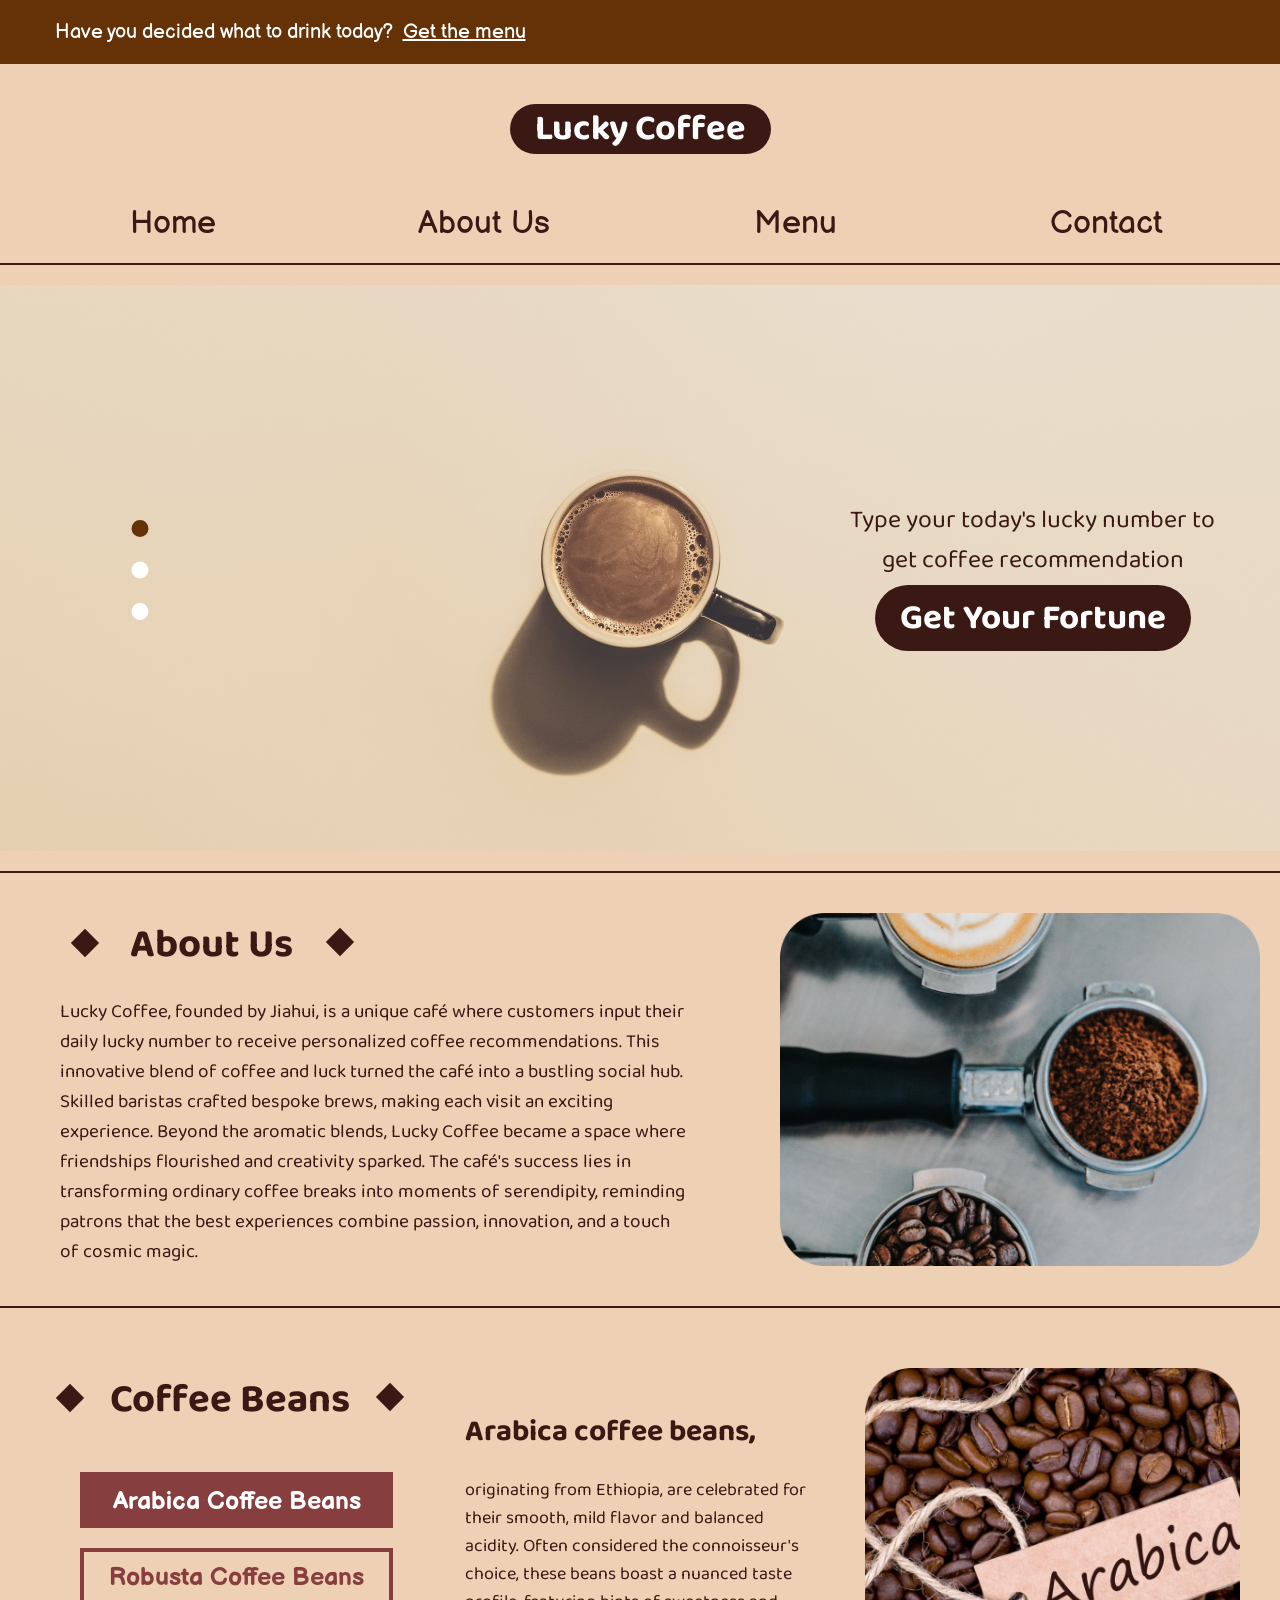
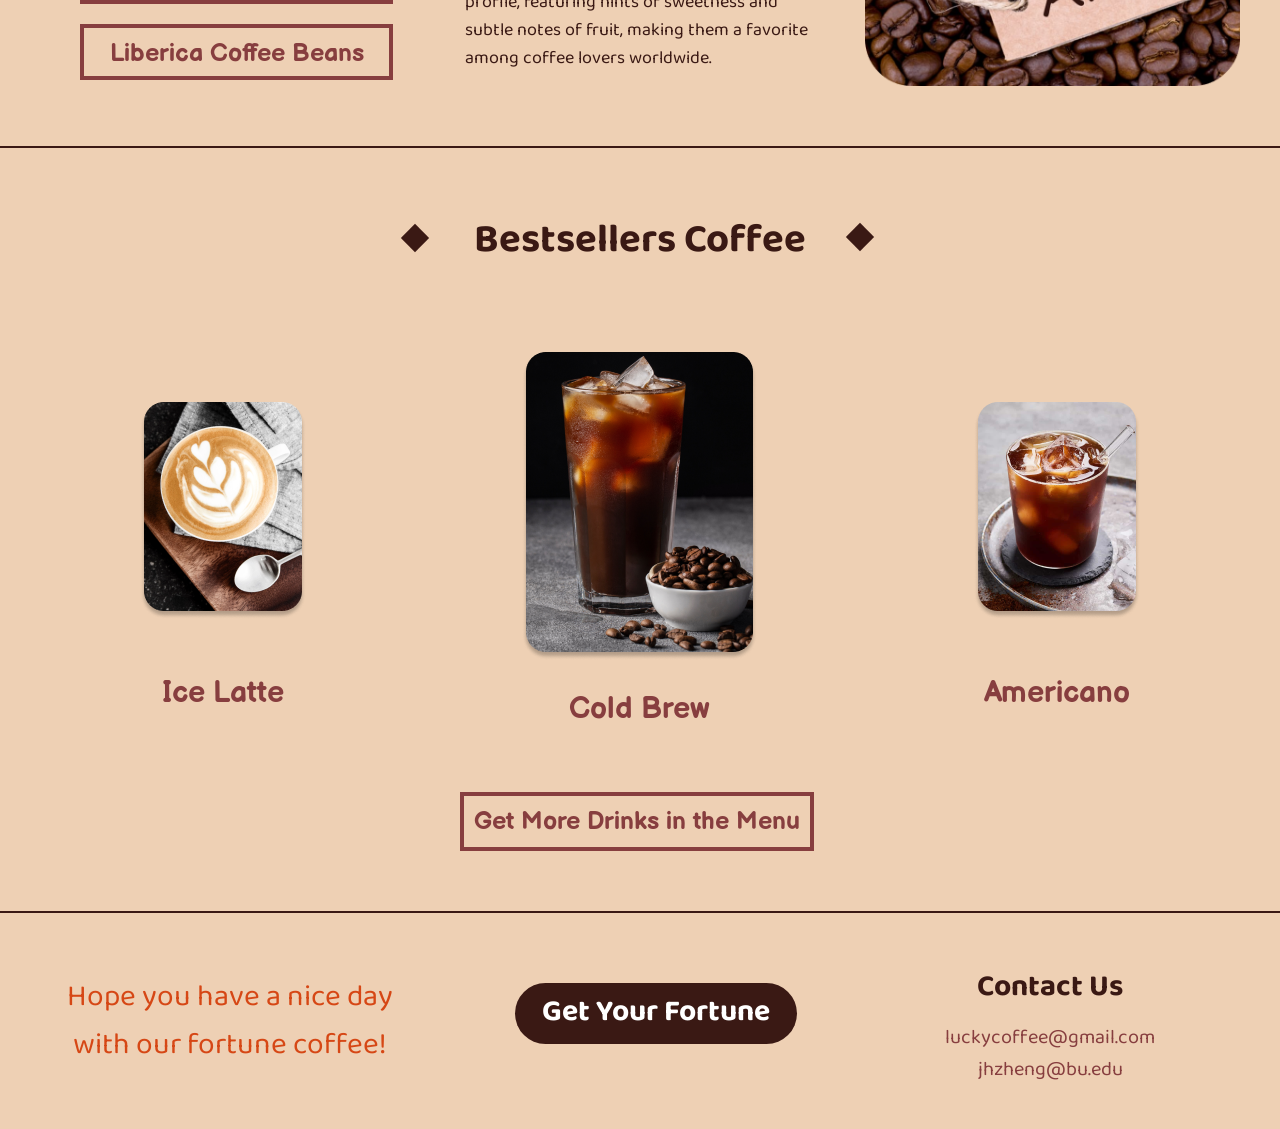
==== commit 4eb01198: "renew css and javascript" ====
--- a/src/index.html
+++ b/src/index.html
@@ -18,45 +18,61 @@
 
 		<!-- This is main page content -->
 
-		<p class="Question">Have you decided what to drink today? Get the menu</p>
-		<h1 class="Logo">Lucky Coffee</h1>
+		<p class="question">Have you decided what to drink today?
+			<a class="link-getthemenu" href="menu.html">Get the menu</a>
+		</p>
+
+		<div class="logo-container">
+			<h1 class="logo">Lucky Coffee</h1>
+		</div>
 
 		<section class="navigation">
-			<nav class="Home">Home</nav>
-			<nav class="Nav-AboutUs">About Us</nav>
-			<nav class="Menu">Menu</nav>
-			<nav class="Contact">Contact</nav>
+			<nav>
+				<a href="index.html">Home</a>
+			</nav>
+			<nav>
+				<a href="#page-aboutus">About Us</a>
+			</nav>
+			<nav>
+				<a href="menu.html">Menu</a>
+			</nav>
+			<nav>
+				<a href="#page-contactus">Contact</a>
+			</nav>
 		</section>
 
 		<div class="long-line"></div>
 
-		<!-- Get the code from figma dev mode -->
-		<svg class="circles" xmlns="http://www.w3.org/2000/svg" width="10" height="59" viewBox="0 0 10 59" fill="none">
-			<circle cx="5" cy="5" r="5" transform="matrix(-1 0 0 1 10 0)" fill="#653208" />
-			<circle cx="5" cy="5" r="5" transform="matrix(-1 0 0 1 10 49)" fill="white" />
-			<circle cx="5" cy="5" r="5" transform="matrix(-1 0 0 1 10 24.5)" fill="white" />
-		</svg>
-		<svg class="arrows" width="20" height="28" viewBox="0 0 20 28" fill="none" xmlns="http://www.w3.org/2000/svg">
-			<path fill-rule="evenodd" clip-rule="evenodd"
-				d="M2.0574 5.8076C2.11545 5.7494 2.18442 5.70322 2.26035 5.67171C2.33629 5.6402 2.41769 5.62399 2.4999 5.62399C2.58211 5.62399 2.66351 5.6402 2.73944 5.67171C2.81537 5.70322 2.88434 5.7494 2.9424 5.8076L9.9999 12.8664L17.0574 5.8076C17.1748 5.69024 17.3339 5.62431 17.4999 5.62431C17.6659 5.62431 17.825 5.69024 17.9424 5.8076C18.0598 5.92496 18.1257 6.08413 18.1257 6.2501C18.1257 6.41607 18.0598 6.57524 17.9424 6.6926L10.4424 14.1926C10.3843 14.2508 10.3154 14.297 10.2394 14.3285C10.1635 14.36 10.0821 14.3762 9.9999 14.3762C9.91769 14.3762 9.83629 14.36 9.76035 14.3285C9.68442 14.297 9.61545 14.2508 9.5574 14.1926L2.0574 6.6926C1.99919 6.63455 1.95301 6.56558 1.92151 6.48964C1.89 6.41371 1.87378 6.33231 1.87378 6.2501C1.87378 6.16789 1.89 6.08649 1.92151 6.01056C1.95301 5.93463 1.99919 5.86566 2.0574 5.8076Z"
-				fill="#3A1914" />
-			<path fill-rule="evenodd" clip-rule="evenodd"
-				d="M2.0574 13.8076C2.11545 13.7494 2.18442 13.7032 2.26035 13.6717C2.33629 13.6402 2.41769 13.624 2.4999 13.624C2.58211 13.624 2.66351 13.6402 2.73944 13.6717C2.81537 13.7032 2.88434 13.7494 2.9424 13.8076L9.9999 20.8664L17.0574 13.8076C17.1748 13.6902 17.3339 13.6243 17.4999 13.6243C17.6659 13.6243 17.825 13.6902 17.9424 13.8076C18.0598 13.925 18.1257 14.0841 18.1257 14.2501C18.1257 14.4161 18.0598 14.5752 17.9424 14.6926L10.4424 22.1926C10.3843 22.2508 10.3154 22.297 10.2394 22.3285C10.1635 22.36 10.0821 22.3762 9.9999 22.3762C9.91769 22.3762 9.83629 22.36 9.76035 22.3285C9.68442 22.297 9.61545 22.2508 9.5574 22.1926L2.0574 14.6926C1.99919 14.6345 1.95301 14.5656 1.92151 14.4896C1.89 14.4137 1.87378 14.3323 1.87378 14.2501C1.87378 14.1679 1.89 14.0865 1.92151 14.0106C1.95301 13.9346 1.99919 13.8657 2.0574 13.8076Z"
-				fill="#3A1914" />
-		</svg>
-
 		<section class="type">
 			<p class="guidance">Type your today's lucky number to get coffee recommendation</p>
-			<h1 class="Fortune">Get Your Fortune</h1>
+			<h1 class="fortune">
+				<a class="link-fortune" href="question games.html">Get Your Fortune</a>
+			</h1>
 		</section>
 
-		<img class="img-coffee1" src="images/coffee1.png" alt="the first rolling picture presenting coffee on the center">
+		<div class="image-container">
+			<img class="img-coffee1" src="images/coffee1.png"
+				alt="the first rolling picture presenting coffee on the center" id="coffee1">
+
+			<div class="switch-button" id="switchButton">
+				<!-- Get the code from figma dev mode -->
+				<svg class="circles" xmlns="http://www.w3.org/2000/svg" width="10" height="59" viewBox="0 0 10 59"
+					fill="none">
+					<circle id="circle1" cx="5" cy="5" r="5" transform="matrix(-1 0 0 1 10 0)" fill="#653208" />
+					<circle id="circle3" cx="5" cy="5" r="5" transform="matrix(-1 0 0 1 10 49)" fill="white" />
+					<circle id="circle2" cx="5" cy="5" r="5" transform="matrix(-1 0 0 1 10 24.5)" fill="white" />
+				</svg>
+
+			</div>
+		</div>
 
 		<div class="long-line"></div>
 
 		<section class="aboutus-img">
 			<section class="aboutus-p">
-				<h1 class="AboutUs">About Us</h1>
+				<div id="page-aboutus">
+					<h1 class="about-us">About Us</h1>
+				</div>
 				<p class="story">Lucky Coffee, founded by Jiahui, is a unique café where customers input their daily lucky
 					number to
 					receive
@@ -76,23 +92,60 @@
 		<section class="beans-img">
 
 			<section class="beansname">
-				<h1 class="CoffeeBeans">Coffee Beans</h1>
-				<h2 class="Arabica">Arabica Coffee Beans</h2>
-				<h2 class="Robusta">Robusta Coffee Beans</h2>
-				<h2 class="Liberica">Liberica Coffee Beans</h2>
+				<h1 class="coffee-beans">Coffee Beans</h1>
+				<section class="beansname-sub">
+					<h2 class="arabica" id="Arabica">Arabica Coffee Beans</h2>
+					<h2 class="robusta" id="Robusta">Robusta Coffee Beans</h2>
+					<h2 class="liberica" id="Liberica">Liberica Coffee Beans</h2>
+				</section>
 			</section>
 
-			<p class="p-A-title">Arabica coffee beans,</p>
+			<div id="arabicaintro-img">
+				<section class="beansintro-img">
+					<section class="beansintro">
+						<p class="p-a-title">Arabica coffee beans,</p>
+						<p class="p-arabica">originating from Ethiopia, are celebrated for their smooth, mild flavor and
+							balanced
+							acidity. Often considered the connoisseur's choice, these beans boast a nuanced taste profile,
+							featuring
+							hints of sweetness and subtle notes of fruit, making them a favorite among coffee lovers worldwide.
+						</p>
+					</section>
+					<img class="img-arabicabeans" src="images/arabica beans.png" alt="arabica coffee beans">
+				</section>
+			</div>
 
-			<p class="p-Arabica">originating from Ethiopia, are celebrated for their smooth, mild flavor and balanced
-				acidity. Often considered the connoisseur's choice, these beans boast a nuanced taste profile, featuring
-				hints of sweetness and subtle notes of fruit, making them a favorite among coffee lovers worldwide.</p>
-			<img class="img-arabicabeans" src="images/arabica beans.png" alt="arabica coffee beans">
+			<div id="robustaintro-img">
+				<section class="beansintro-img">
+					<section class="beansintro">
+						<p class="p-a-title">Robusta coffee beans,</p>
+						<p class="p-arabica">predominantly grown in Africa and Southeast Asia, are known for their robust,
+							strong flavor and higher caffeine content compared to Arabica beans. With a slightly bitter taste
+							and earthy notes, Robusta beans are commonly used in espresso blends, adding depth and a lingering,
+							bold finish to the brew.
+						</p>
+					</section>
+					<img class="img-arabicabeans" src="images/robusta beans.png" alt="robusta coffee beans">
+				</section>
+			</div>
+
+			<div id="libericaintro-img">
+				<section class="beansintro-img">
+					<section class="beansintro">
+						<p class="p-a-title">Liberica coffee beans,</p>
+						<p class="p-arabica">originating from West Africa, have a distinct flavor profile characterized by
+							woody and smoky notes. Unlike the more common Arabica and Robusta beans, Liberica beans have an
+							irregular shape and a unique taste that appeals to those seeking a different coffee experience.
+						</p>
+					</section>
+					<img class="img-arabicabeans" src="images/liberica beans.png" alt="liberica coffee beans">
+				</section>
+			</div>
 		</section>
 
 		<div class="long-line"></div>
 
-		<h1 class="Bestsellers">Bestsellers Coffee</h1>
+		<h1 class="bestsellers">Bestsellers Coffee</h1>
 
 		<section class="latte-coldbrew-americano">
 			<section class="latte">
@@ -111,22 +164,31 @@
 			</section>
 		</section>
 
-		<p class="GetMenu">Get More Drinks in the Menu</p>
+		<p class="get-menu">
+			<a class="link-menu" href="menu.html">Get More Drinks in the Menu</a>
+		</p>
 
 		<div class="long-line"></div>
+
 		<section class="bottom-contact">
 			<p class="hope">Hope you have a nice day with our fortune coffee!</p>
-			<h1 class="bottom-fortune">Get Your Fortune</h1>
-			<h1 class="ContactUs">Contact Us</h1>
-			<p class="info1">luckycoffee@gmail.com</p>
-			<p class="info2">jhzheng@bu.edu</p>
+			<h1 class="bottom-fortune">
+				<a class="link-fortune" href="question games.html">Get Your Fortune</a>
+			</h1>
+			<section class="bottom-contactus">
+				<div id="page-contactus">
+					<h1 class="contact-us">Contact Us</h1>
+				</div>
+				<p class="info1">luckycoffee@gmail.com</p>
+				<p class="info2">jhzheng@bu.edu</p>
+			</section>
 		</section>
 
 	</main>
 	<!--
 		This is where you should link your JS file.
 	-->
-	<script src="script.js"></script>
+	<script src="js/scripts.js"></script>
 
 </body>
 
--- a/src/css/style.css
+++ b/src/css/style.css
@@ -10,12 +10,12 @@
 	margin: 0;
 }
 
-.Question {
+.question {
 	background-color: #653208;
 	padding: 20px;
 	color: #FFF;
 	text-align: center;
-	font-family: Balsamiq Sans, sans-serif;
+	font-family: "Balsamiq Sans", sans-serif;
 	font-size: 10px;
 	font-style: normal;
 	font-weight: 400;
@@ -27,7 +27,11 @@
 	margin: 0;
 }
 
-.Logo {
+.logo-container {
+	text-align: center;
+}
+
+.logo {
 	color: #FFF;
 	text-align: center;
 	font-family: 'Baloo 2', sans-serif;
@@ -35,23 +39,20 @@
 	font-style: normal;
 	font-weight: 700;
 	line-height: 20px;
+
 	/* 133.333% */
 	display: inline-block;
 	background-color: #3A1914;
 	border-radius: 50px;
 	margin: 0;
-	margin-left: 85px;
-	padding-top: 5px;
-	padding-bottom: 5px;
-	padding-left: 15px;
-	padding-right: 15px;
+	padding: 5px 15px;
 	margin-top: 10px;
 }
 
 .navigation {
 	color: #3A1914;
 	text-align: center;
-	font-family: Balsamiq Sans, sans-serif;
+	font-family: "Balsamiq Sans", sans-serif;
 	font-size: 15px;
 	font-style: normal;
 	font-weight: 400;
@@ -60,8 +61,18 @@
 	display: grid;
 	grid-template-columns: 1fr 1fr 1fr 1fr;
 	grid-gap: 10px;
-	margin-left: 0px;
+	margin-left: 0;
 	padding: 20px;
+}
+
+a {
+	text-decoration: none;
+	color: #3A1914;
+}
+
+.link-getthemenu {
+	color: #FFF;
+	text-decoration-line: underline;
 }
 
 .long-line {
@@ -71,7 +82,7 @@
 }
 
 img {
-	max-width: 100%
+	max-width: 100%;
 }
 
 .img-coffee1 {
@@ -96,12 +107,13 @@
 	font-style: normal;
 	font-weight: 400;
 	line-height: 12px;
+
 	/* 120% */
 	margin: 0;
 	margin-bottom: 5px;
 }
 
-.Fortune {
+.fortune {
 	color: #FFF;
 	text-align: center;
 	font-family: 'Baloo 2', sans-serif;
@@ -112,10 +124,7 @@
 	display: inline-block;
 	background-color: #3A1914;
 	border-radius: 50px;
-	padding-top: 5px;
-	padding-bottom: 5px;
-	padding-left: 10px;
-	padding-right: 10px;
+	padding: 5px 10px;
 	margin: 0;
 }
 
@@ -123,12 +132,6 @@
 	position: absolute;
 	top: 215px;
 	left: 20px;
-}
-
-.arrows {
-	position: absolute;
-	top: 300px;
-	left: 150px;
 }
 
 .type {
@@ -138,7 +141,7 @@
 	left: 220px;
 }
 
-.AboutUs {
+.about-us {
 	color: #3A1914;
 	text-align: center;
 	font-family: 'Baloo 2', sans-serif;
@@ -146,12 +149,12 @@
 	font-style: normal;
 	font-weight: 700;
 	line-height: normal;
-	margin: 0px;
+	margin: 0;
 	margin-bottom: 15px;
 	margin-top: 15px;
 }
 
-.AboutUs::before {
+.about-us::before {
 	content: "";
 	display: block;
 	width: 10px;
@@ -164,7 +167,7 @@
 	transform: rotate(-45deg);
 }
 
-.AboutUs::after {
+.about-us::after {
 	content: "";
 	display: block;
 	width: 10px;
@@ -189,7 +192,7 @@
 	margin-bottom: 20px;
 }
 
-.CoffeeBeans {
+.coffee-beans {
 	color: #3A1914;
 	text-align: center;
 	font-family: 'Baloo 2', sans-serif;
@@ -197,12 +200,12 @@
 	font-style: normal;
 	font-weight: 700;
 	line-height: normal;
-	margin: 0px;
+	margin: 0;
 	margin-bottom: 15px;
 	margin-top: 15px;
 }
 
-.CoffeeBeans::before {
+.coffee-beans::before {
 	content: "";
 	display: block;
 	width: 10px;
@@ -215,7 +218,7 @@
 	transform: rotate(-45deg);
 }
 
-.CoffeeBeans::after {
+.coffee-beans::after {
 	content: "";
 	display: block;
 	width: 10px;
@@ -228,10 +231,10 @@
 	transform: rotate(-45deg);
 }
 
-.Arabica {
+.arabica {
 	color: #FFF;
 	text-align: center;
-	font-family: Balsamiq Sans, sans-serif;
+	font-family: "Balsamiq Sans", sans-serif;
 	font-size: 20px;
 	font-style: normal;
 	font-weight: 700;
@@ -247,10 +250,10 @@
 	margin-bottom: 20px;
 }
 
-.Robusta {
+.robusta {
 	color: #873E3F;
 	text-align: center;
-	font-family: Balsamiq Sans, sans-serif;
+	font-family: "Balsamiq Sans", sans-serif;
 	font-size: 20px;
 	font-style: normal;
 	font-weight: 700;
@@ -266,10 +269,10 @@
 	margin-bottom: 20px;
 }
 
-.Liberica {
+.liberica {
 	color: #873E3F;
 	text-align: center;
-	font-family: Balsamiq Sans, sans-serif;
+	font-family: "Balsamiq Sans", sans-serif;
 	font-size: 20px;
 	font-style: normal;
 	font-weight: 700;
@@ -285,7 +288,7 @@
 	margin-bottom: 20px;
 }
 
-.p-A-title {
+.p-a-title {
 	font-size: 20px;
 	font-weight: 700;
 	margin: 0;
@@ -293,7 +296,7 @@
 	padding-right: 20px;
 }
 
-.p-Arabica {
+.p-arabica {
 	font-size: 13px;
 	margin: 0;
 	padding-left: 20px;
@@ -305,7 +308,7 @@
 	margin-bottom: 20px;
 }
 
-.Bestsellers {
+.bestsellers {
 	color: #3A1914;
 	text-align: center;
 	font-family: 'Baloo 2', sans-serif;
@@ -313,12 +316,12 @@
 	font-style: normal;
 	font-weight: 700;
 	line-height: normal;
-	margin: 0px;
+	margin: 0;
 	margin-bottom: 15px;
 	margin-top: 15px;
 }
 
-.Bestsellers::before {
+.bestsellers::before {
 	content: "";
 	display: block;
 	width: 10px;
@@ -331,7 +334,7 @@
 	transform: rotate(-45deg);
 }
 
-.Bestsellers::after {
+.bestsellers::after {
 	content: "";
 	display: block;
 	width: 10px;
@@ -347,7 +350,7 @@
 .latte-coldbrew-americano {
 	color: #873E3F;
 	text-align: center;
-	font-family: Balsamiq Sans, sans-serif;
+	font-family: "Balsamiq Sans", sans-serif;
 	font-size: 10px;
 	font-style: normal;
 	font-weight: 700;
@@ -359,10 +362,10 @@
 	padding: 20px;
 }
 
-.GetMenu {
+.get-menu {
 	color: #873E3F;
 	text-align: center;
-	font-family: Balsamiq Sans, sans-serif;
+	font-family: "Balsamiq Sans", sans-serif;
 	font-size: 15px;
 	font-style: normal;
 	font-weight: 700;
@@ -376,6 +379,10 @@
 	margin-bottom: 20px;
 }
 
+.link-menu {
+	color: #873E3F;
+}
+
 .bottom-contact {
 	text-align: center;
 	font-family: 'Baloo 2', sans-serif;
@@ -385,6 +392,10 @@
 	line-height: normal;
 	padding-left: 20px;
 	padding-right: 20px;
+}
+
+.link-fortune {
+	color: #FFF;
 }
 
 .hope {
@@ -397,14 +408,11 @@
 	display: inline-block;
 	background-color: #3A1914;
 	border-radius: 50px;
-	padding-top: 5px;
-	padding-bottom: 5px;
-	padding-left: 20px;
-	padding-right: 20px;
-	margin: 0;
-}
-
-.ContactUs {
+	padding: 5px 20px;
+	margin: 0;
+}
+
+.contact-us {
 	color: #3A1914;
 	margin-top: 20px;
 	margin-bottom: 10px;
@@ -422,23 +430,15 @@
 	margin: 0;
 }
 
-@media (width >=320px) {
-	.coldbrew {
-		width: 100px;
-		height: 137px;
-	}
-}
-
 @media (width >=843px) {
-	.Question {
+	.question {
 		font-size: 18px;
 		margin-left: -350px;
 	}
 
-	.Logo {
+	.logo {
 		font-size: 30px;
 		margin: 0;
-		margin-left: 310px;
 		padding-top: 10px;
 		padding-bottom: 10px;
 		margin-top: 20px;
@@ -450,131 +450,411 @@
 		grid-gap: 5px;
 	}
 
+	.guidance {
+		font-size: 20px;
+		margin: 0;
+		margin-bottom: 5px;
+		line-height: normal;
+	}
+
+	.fortune {
+		font-size: 25px;
+		padding-left: 15px;
+		padding-right: 15px;
+		margin-left: 25px;
+	}
+
 	.circles {
 		position: absolute;
 		top: 380px;
 		left: 50px;
 	}
 
-	.arrows {
-		position: absolute;
-		top: 560px;
-		left: 400px;
-	}
 
 	.type {
 		position: absolute;
-		width: 262px;
-		top: 380px;
-		left: 600px;
-
-	}
-
-	@media (width >=1280px) {
-		.story {
-			margin-left: 60px;
-			margin-right: 40px;
-		}
-
-		.aboutus-img {
-			flex-direction: row;
-			display: grid;
-			grid-template-columns: 2fr 1fr;
-			grid-gap: 30px;
-			margin-left: 10px;
-			padding: 20px;
-		}
-
-		.Arabica {
-			font-size: 25px;
-			width: 313px;
-			height: 56px;
-			padding: 10px;
-			margin: 0;
-			margin-left: 52px;
-			margin-bottom: 20px;
-		}
-
-		.Robusta {
-			font-size: 25px;
-			width: 313px;
-			height: 56px;
-			padding: 10px;
-			margin: 0;
-			margin-left: 52px;
-			margin-bottom: 20px;
-		}
-
-		.Liberica {
-			font-size: 25px;
-			width: 313px;
-			height: 56px;
-			padding: 10px;
-			margin: 0;
-			margin-left: 52px;
-			margin-bottom: 20px;
-		}
-
-		.p-Arabica {
-			padding-top: 50px;
-		}
-
-		.beans-img {
-			flex-direction: row;
-			display: grid;
-			grid-template-columns: 1fr 1fr 1fr;
-			grid-gap: 30px;
-			margin-left: 10px;
-			padding: 20px;
-		}
-
-		.Bestsellers {
-			color: #3A1914;
-			text-align: center;
-			font-family: 'Baloo 2', sans-serif;
-			font-size: 40px;
-			font-style: normal;
-			font-weight: 700;
-			line-height: normal;
-			margin-top: 50px;
-			margin-bottom: 50px;
-			color: #3A1914;
-			text-align: center;
-			font-family: 'Baloo 2', sans-serif;
-			font-size: 20px;
-			font-style: normal;
-			font-weight: 700;
-			line-height: normal;
-			margin: 0px;
-			margin-bottom: 15px;
-			margin-top: 15px;
-		}
-
-		.Bestsellers::before {
-			content: "";
-			display: block;
-			width: 20px;
-			height: 20px;
-			background: #3A1914;
-			position: relative;
-			top: 30px;
-			left: 100px;
-			z-index: -1;
-			transform: rotate(-45deg);
-		}
-
-		.Bestsellers::after {
-			content: "";
-			display: block;
-			width: 20px;
-			height: 20px;
-			background: #3A1914;
-			position: relative;
-			top: -38px;
-			left: 240px;
-			z-index: -1;
-			transform: rotate(-45deg);
-		}
-
-
-	}+		width: 270px;
+		top: 360px;
+		left: 550px;
+	}
+
+	.about-us {
+		text-align: left;
+		font-size: 25px;
+		margin: 0;
+		margin-left: 60px;
+	}
+
+	.about-us::before {
+		width: 15px;
+		height: 15px;
+		position: relative;
+		top: 25px;
+		left: -30px;
+	}
+
+	.about-us::after {
+		width: 15px;
+		height: 15px;
+		position: relative;
+		top: -30px;
+		left: 120px;
+	}
+
+	.aboutus-img {
+		flex-direction: row;
+		display: grid;
+		grid-template-columns: 1fr 1fr;
+		grid-gap: 30px;
+		margin-left: 10px;
+		padding: 20px;
+	}
+
+	.coffee-beans {
+		font-size: 25px;
+		margin-bottom: 0;
+		margin-top: 20px;
+	}
+
+	.coffee-beans::before {
+		width: 15px;
+		height: 15px;
+		position: relative;
+		top: 25px;
+		left: 310px;
+	}
+
+	.coffee-beans::after {
+		width: 15px;
+		height: 15px;
+		position: relative;
+		top: -30px;
+		left: 518px;
+	}
+
+	.beansname-sub {
+		flex-direction: row;
+		display: grid;
+		grid-template-columns: 1fr 1fr 1fr;
+		grid-gap: 5px;
+		padding: 20px;
+		margin-left: 30px;
+	}
+
+	.arabica {
+		font-size: 18px;
+		width: 224px;
+		height: 40.077px;
+		padding: 5px;
+		margin: 0;
+	}
+
+	.robusta {
+		font-size: 18px;
+		width: 224px;
+		height: 40.077px;
+		padding: 5px;
+		margin: 0;
+	}
+
+	.liberica {
+		font-size: 18px;
+		width: 224px;
+		height: 40.077px;
+		padding: 5px;
+		margin: 0;
+	}
+
+	.beansintro-img {
+		flex-direction: row;
+		display: grid;
+		grid-template-columns: 1fr 1fr;
+		grid-gap: 30px;
+		padding: 20px;
+	}
+
+	.beansintro {
+		margin-top: 60px;
+	}
+
+	.p-arabica {
+		font-size: 18px;
+		margin: 0;
+		padding-left: 20px;
+		padding-right: 20px;
+	}
+
+	.bestsellers {
+		font-size: 25px;
+		margin-top: 20px;
+		margin-bottom: 20px;
+	}
+
+	.bestsellers::before {
+		width: 15px;
+		height: 15px;
+		position: relative;
+		top: 25px;
+		left: 280px;
+	}
+
+	.bestsellers::after {
+		width: 15px;
+		height: 15px;
+		position: relative;
+		top: -30px;
+		left: 548px;
+	}
+
+	.latte {
+		margin-top: 50px;
+	}
+
+	.americano {
+		margin-top: 50px;
+	}
+
+	.get-menu {
+		margin-left: 305px;
+		margin-bottom: 40px;
+	}
+
+	.bottom-contact {
+		flex-direction: row;
+		display: grid;
+		grid-template-columns: 1fr 1fr 1fr;
+		grid-gap: 30px;
+		padding: 20px;
+		padding-top: 30px;
+		padding-bottom: 30px;
+	}
+
+	.bottom-fortune {
+		font-size: 25px;
+		width: 237px;
+		height: 51.266px;
+		margin-top: 30px;
+		margin-left: 10px;
+	}
+
+}
+
+@media (width >=1280px) {
+	.question {
+		font-size: 20px;
+		margin-left: -700px;
+	}
+
+	.logo {
+		font-size: 36px;
+		padding: 15px 25px;
+		margin-top: 40px;
+		margin-bottom: 30px;
+	}
+
+	.navigation {
+		font-size: 32px;
+	}
+
+	.type {
+		position: absolute;
+		width: 365px;
+		top: 500px;
+		left: 850px;
+	}
+
+	.guidance {
+		font-size: 25px;
+	}
+
+	.fortune {
+		font-size: 35px;
+		padding-left: 25px;
+		padding-right: 25px;
+	}
+
+	.circles {
+		width: 100px;
+		height: 100px;
+		position: absolute;
+		top: 520px;
+		left: 90px;
+	}
+
+	.about-us {
+		text-align: left;
+		font-size: 40px;
+		margin: 0;
+		margin-left: 100px;
+	}
+
+	.about-us::before {
+		width: 20px;
+		height: 20px;
+		position: relative;
+		top: 40px;
+		left: -55px;
+	}
+
+	.about-us::after {
+		width: 20px;
+		height: 20px;
+		position: relative;
+		top: -45px;
+		left: 200px;
+	}
+
+	.story {
+		font-size: 19px;
+		margin-left: 10px;
+		margin-right: 40px;
+	}
+
+	.aboutus-img {
+		flex-direction: row;
+		display: grid;
+		grid-template-columns: 1.5fr 1fr;
+		grid-gap: 30px;
+		margin-left: 10px;
+		padding: 20px;
+	}
+
+	.coffee-beans {
+		font-size: 40px;
+	}
+
+	.coffee-beans::before {
+		width: 20px;
+		height: 20px;
+		position: relative;
+		top: 40px;
+		left: 30px;
+	}
+
+	.coffee-beans::after {
+		width: 20px;
+		height: 20px;
+		position: relative;
+		top: -45px;
+		left: 350px;
+	}
+
+	.beansname-sub {
+		display: block;
+		margin: 0;
+	}
+
+	.arabica {
+		font-size: 25px;
+		width: 313px;
+		height: 56px;
+		padding: 10px;
+		margin-left: 30px;
+		margin-bottom: 20px;
+	}
+
+	.robusta {
+		font-size: 25px;
+		width: 313px;
+		height: 56px;
+		padding: 10px;
+		margin-left: 30px;
+		margin-bottom: 20px;
+	}
+
+	.liberica {
+		font-size: 25px;
+		width: 313px;
+		height: 56px;
+		padding: 10px;
+		margin-left: 30px;
+		margin-bottom: 20px;
+	}
+
+	.p-a-title {
+		font-size: 30px;
+		padding-left: 5px;
+	}
+
+	.p-arabica {
+		font-size: 18px;
+		padding-top: 20px;
+		padding-left: 5px;
+	}
+
+	.beans-img {
+		flex-direction: row;
+		display: grid;
+		grid-template-columns: 1fr 2fr;
+		grid-gap: 30px;
+		margin-left: 10px;
+		padding: 20px;
+	}
+
+	.beansintro-img {
+		padding-left: 0;
+	}
+
+	.bestsellers {
+		font-size: 40px;
+		margin-top: 40px;
+		margin-bottom: 40px;
+	}
+
+	.bestsellers::before {
+		width: 20px;
+		height: 20px;
+		position: relative;
+		top: 40px;
+		left: 405px;
+	}
+
+	.bestsellers::after {
+		width: 20px;
+		height: 20px;
+		position: relative;
+		top: -45px;
+		left: 850px;
+	}
+
+	.latte-coldbrew-americano {
+		font-size: 20px;
+	}
+
+	.get-menu {
+		font-size: 25px;
+		margin-left: 460px;
+		margin-bottom: 60px;
+	}
+
+	.bottom-contact {
+		padding-left: 40px;
+		padding-right: 40px;
+	}
+
+	.hope {
+		font-size: 30px;
+	}
+
+	.bottom-fortune {
+		font-size: 30px;
+		width: 282px;
+		height: 61px;
+		margin-top: 40px;
+		margin-left: 65px;
+	}
+
+	.contact-us {
+		font-size: 30px;
+	}
+
+	.info1 {
+		font-size: 20px;
+	}
+
+	.info2 {
+		font-size: 20px;
+	}
+
+
+}
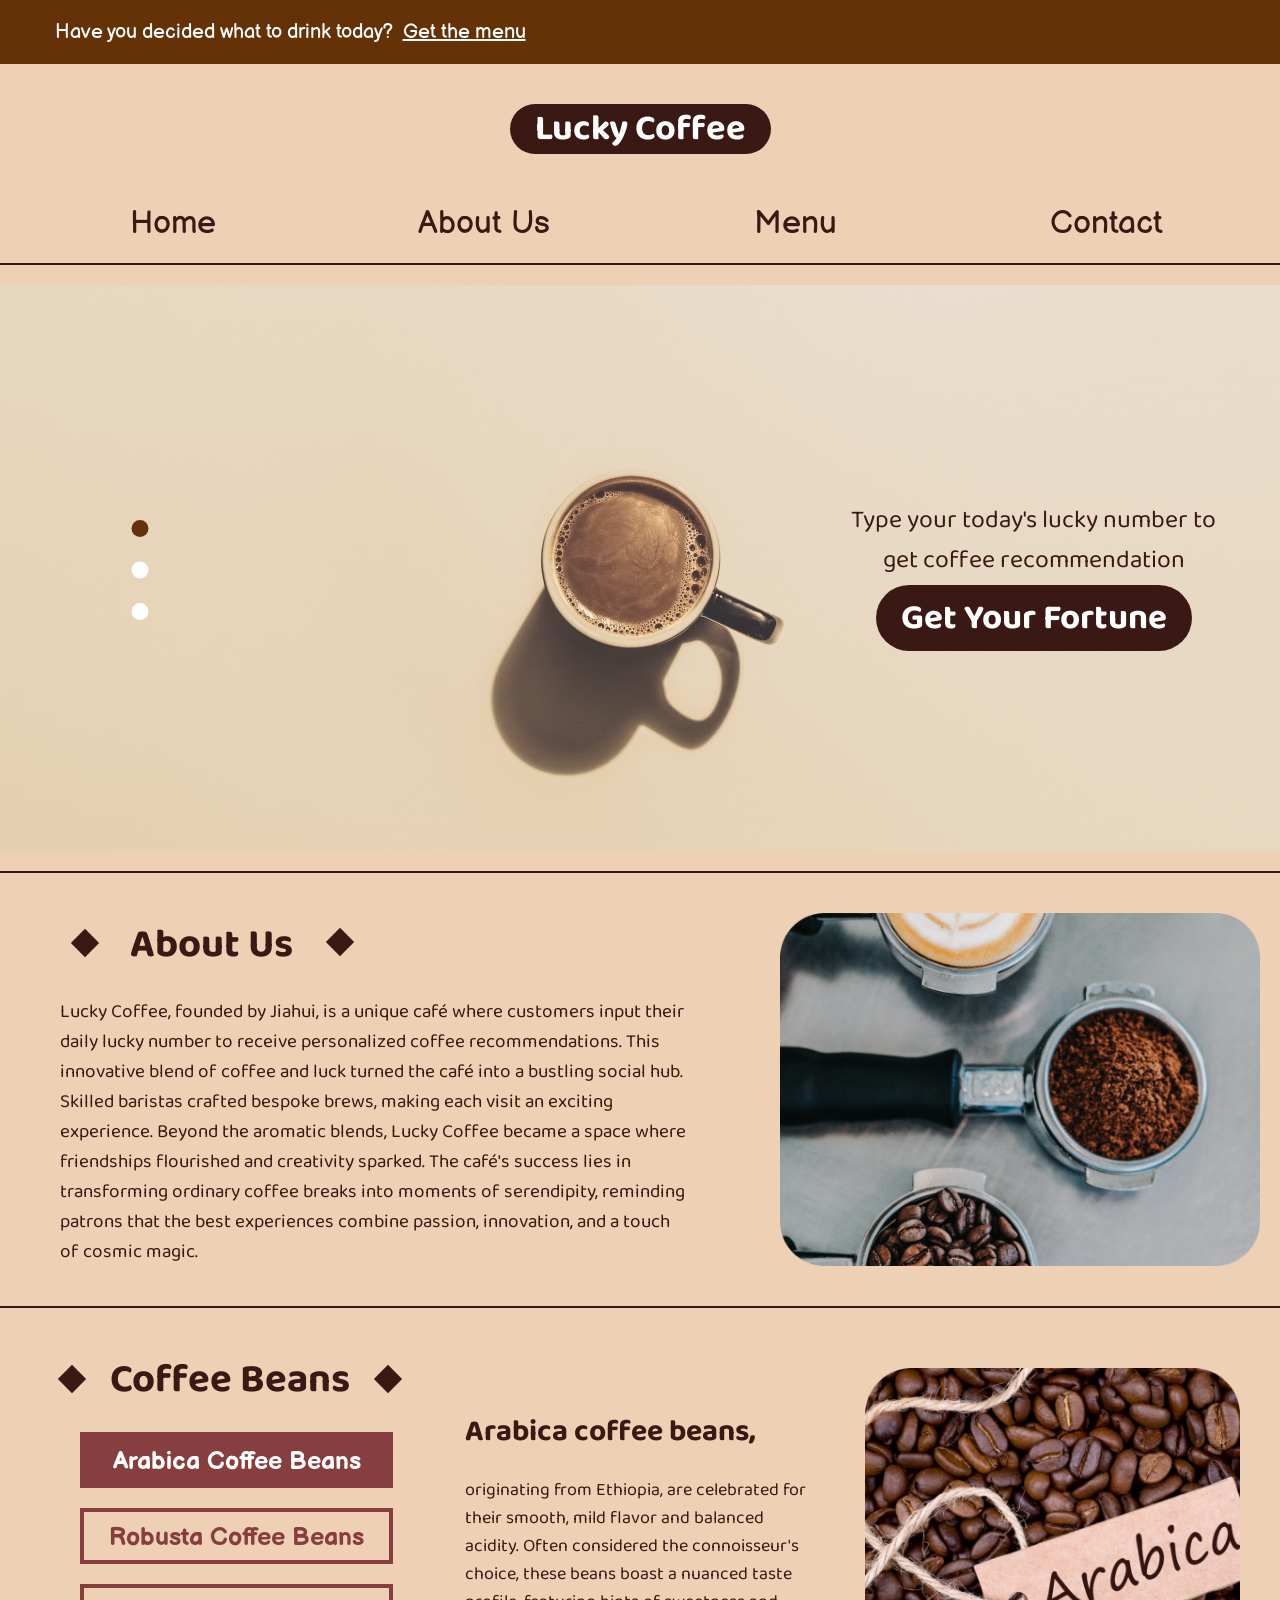
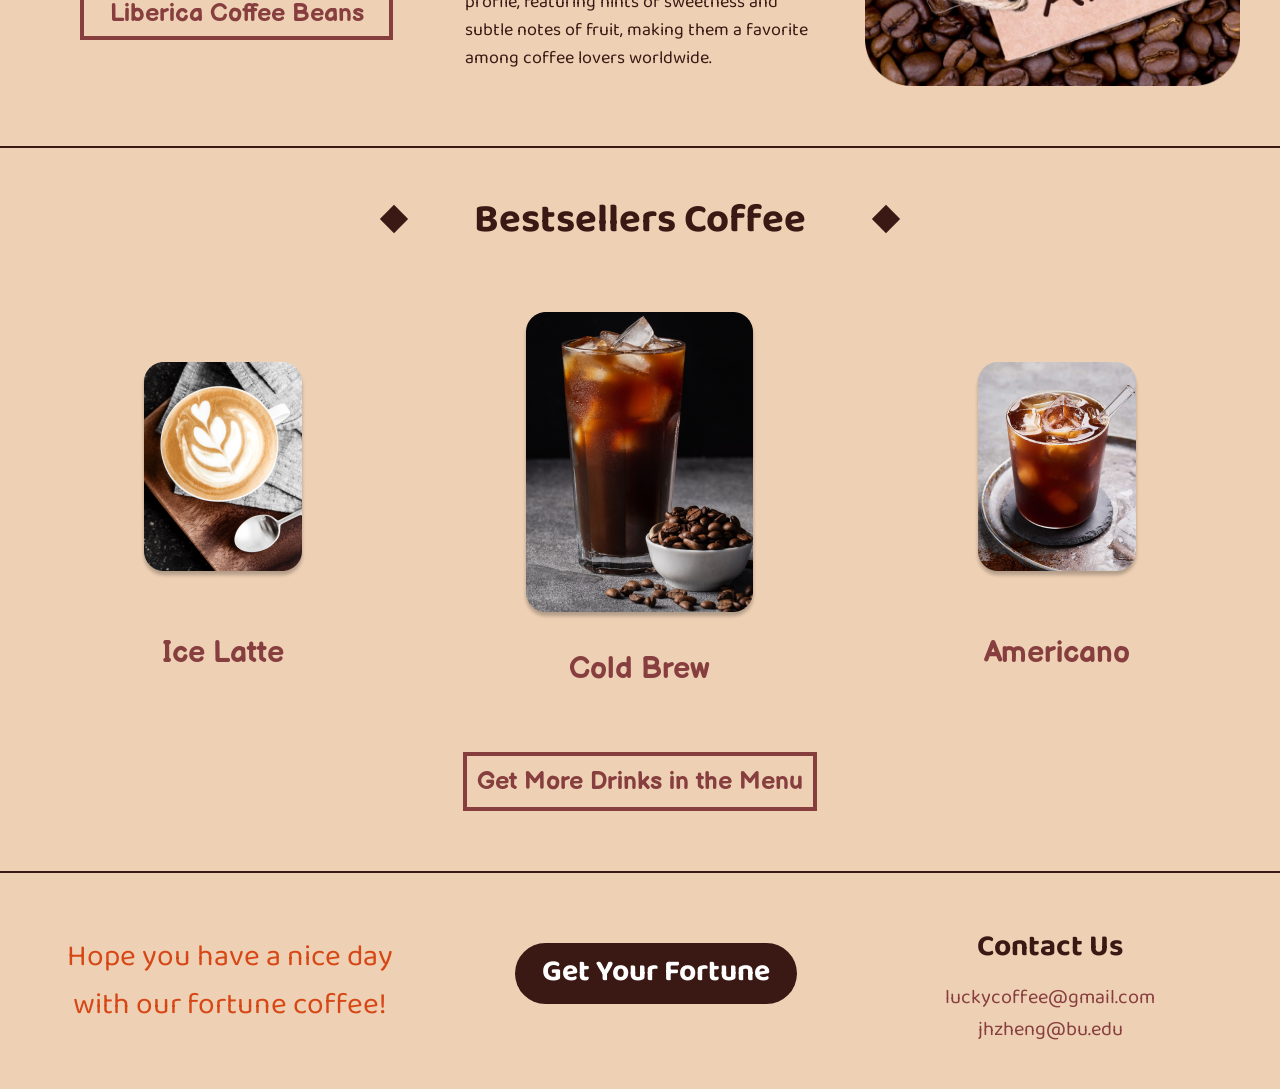
==== commit a7702c9a: "css update 12.5" ====
--- a/src/index.html
+++ b/src/index.html
@@ -93,11 +93,13 @@
 
 			<section class="beansname">
 				<h1 class="coffee-beans">Coffee Beans</h1>
-				<section class="beansname-sub">
-					<h2 class="arabica" id="Arabica">Arabica Coffee Beans</h2>
-					<h2 class="robusta" id="Robusta">Robusta Coffee Beans</h2>
-					<h2 class="liberica" id="Liberica">Liberica Coffee Beans</h2>
-				</section>
+				<div class="beansname-container">
+					<section class="beansname-sub">
+						<h2 class="arabica" id="Arabica">Arabica Coffee Beans</h2>
+						<h2 class="robusta" id="Robusta">Robusta Coffee Beans</h2>
+						<h2 class="liberica" id="Liberica">Liberica Coffee Beans</h2>
+					</section>
+				</div>
 			</section>
 
 			<div id="arabicaintro-img">
@@ -108,7 +110,8 @@
 							balanced
 							acidity. Often considered the connoisseur's choice, these beans boast a nuanced taste profile,
 							featuring
-							hints of sweetness and subtle notes of fruit, making them a favorite among coffee lovers worldwide.
+							hints of sweetness and subtle notes of fruit, making them a favorite among coffee lovers
+							worldwide.
 						</p>
 					</section>
 					<img class="img-arabicabeans" src="images/arabica beans.png" alt="arabica coffee beans">
@@ -120,8 +123,10 @@
 					<section class="beansintro">
 						<p class="p-a-title">Robusta coffee beans,</p>
 						<p class="p-arabica">predominantly grown in Africa and Southeast Asia, are known for their robust,
-							strong flavor and higher caffeine content compared to Arabica beans. With a slightly bitter taste
-							and earthy notes, Robusta beans are commonly used in espresso blends, adding depth and a lingering,
+							strong flavor and higher caffeine content compared to Arabica beans. With a slightly bitter
+							taste
+							and earthy notes, Robusta beans are commonly used in espresso blends, adding depth and a
+							lingering,
 							bold finish to the brew.
 						</p>
 					</section>
@@ -143,6 +148,7 @@
 			</div>
 		</section>
 
+
 		<div class="long-line"></div>
 
 		<h1 class="bestsellers">Bestsellers Coffee</h1>
@@ -164,9 +170,11 @@
 			</section>
 		</section>
 
-		<p class="get-menu">
-			<a class="link-menu" href="menu.html">Get More Drinks in the Menu</a>
-		</p>
+		<div class="menu-container">
+			<p class="get-menu">
+				<a class="link-menu" href="menu.html">Get More Drinks in the Menu</a>
+			</p>
+		</div>
 
 		<div class="long-line"></div>
 
--- a/src/css/style.css
+++ b/src/css/style.css
@@ -85,11 +85,16 @@
 	max-width: 100%;
 }
 
+
 .img-coffee1 {
-	display: flex;
-	align-items: center;
 	padding-top: 20px;
 	padding-bottom: 20px;
+}
+
+.image-container {
+	display: flex;
+	justify-content: center;
+	align-items: center;
 }
 
 p {
@@ -131,17 +136,18 @@
 .circles {
 	position: absolute;
 	top: 215px;
-	left: 20px;
+	left: 7%;
 }
 
 .type {
 	position: absolute;
 	width: 85px;
 	top: 190px;
-	left: 220px;
+	right: 7%;
 }
 
 .about-us {
+	position: relative;
 	color: #3A1914;
 	text-align: center;
 	font-family: 'Baloo 2', sans-serif;
@@ -160,9 +166,9 @@
 	width: 10px;
 	height: 10px;
 	background: #3A1914;
-	position: relative;
-	top: 20px;
-	left: 90px;
+	position: absolute;
+	top: 32%;
+	left: 30%;
 	z-index: -1;
 	transform: rotate(-45deg);
 }
@@ -173,9 +179,9 @@
 	width: 10px;
 	height: 10px;
 	background: #3A1914;
-	position: relative;
-	top: -23px;
-	left: 220px;
+	position: absolute;
+	top: 32%;
+	right: 30%;
 	z-index: -1;
 	transform: rotate(-45deg);
 }
@@ -193,6 +199,7 @@
 }
 
 .coffee-beans {
+	position: relative;
 	color: #3A1914;
 	text-align: center;
 	font-family: 'Baloo 2', sans-serif;
@@ -211,9 +218,9 @@
 	width: 10px;
 	height: 10px;
 	background: #3A1914;
-	position: relative;
-	top: 19px;
-	left: 75px;
+	position: absolute;
+	top: 32%;
+	left: 25%;
 	z-index: -1;
 	transform: rotate(-45deg);
 }
@@ -224,11 +231,17 @@
 	width: 10px;
 	height: 10px;
 	background: #3A1914;
-	position: relative;
-	top: -23px;
-	left: 235px;
+	position: absolute;
+	top: 32%;
+	right: 25%;
 	z-index: -1;
 	transform: rotate(-45deg);
+}
+
+.beansname-container {
+	display: flex;
+	justify-content: center;
+	align-items: center;
 }
 
 .arabica {
@@ -309,6 +322,7 @@
 }
 
 .bestsellers {
+	position: relative;
 	color: #3A1914;
 	text-align: center;
 	font-family: 'Baloo 2', sans-serif;
@@ -327,9 +341,9 @@
 	width: 10px;
 	height: 10px;
 	background: #3A1914;
-	position: relative;
-	top: 20px;
-	left: 50px;
+	position: absolute;
+	top: 32%;
+	left: 15%;
 	z-index: -1;
 	transform: rotate(-45deg);
 }
@@ -340,9 +354,9 @@
 	width: 10px;
 	height: 10px;
 	background: #3A1914;
-	position: relative;
-	top: -23px;
-	left: 260px;
+	position: absolute;
+	top: 32%;
+	right: 15%;
 	z-index: -1;
 	transform: rotate(-45deg);
 }
@@ -374,9 +388,14 @@
 	border: 4px solid var(--brown-red, #873E3F);
 	background: #EED0B4;
 	padding: 10px;
-	margin-left: 45px;
 	margin-top: 20px;
 	margin-bottom: 20px;
+}
+
+.menu-container {
+	display: flex;
+	justify-content: center;
+	align-items: center;
 }
 
 .link-menu {
@@ -465,17 +484,17 @@
 	}
 
 	.circles {
+		width: 80px;
+		height: 80px;
 		position: absolute;
 		top: 380px;
-		left: 50px;
-	}
-
+	}
 
 	.type {
 		position: absolute;
 		width: 270px;
 		top: 360px;
-		left: 550px;
+		right: 5%;
 	}
 
 	.about-us {
@@ -519,26 +538,23 @@
 	.coffee-beans::before {
 		width: 15px;
 		height: 15px;
-		position: relative;
-		top: 25px;
-		left: 310px;
+		top: 28%;
+		left: 35%;
 	}
 
 	.coffee-beans::after {
 		width: 15px;
 		height: 15px;
-		position: relative;
-		top: -30px;
-		left: 518px;
+		top: 28%;
+		right: 35%;
 	}
 
 	.beansname-sub {
 		flex-direction: row;
 		display: grid;
 		grid-template-columns: 1fr 1fr 1fr;
-		grid-gap: 5px;
+		grid-gap: 40px;
 		padding: 20px;
-		margin-left: 30px;
 	}
 
 	.arabica {
@@ -593,17 +609,15 @@
 	.bestsellers::before {
 		width: 15px;
 		height: 15px;
-		position: relative;
-		top: 25px;
-		left: 280px;
+		top: 28%;
+		left: 30%;
 	}
 
 	.bestsellers::after {
 		width: 15px;
 		height: 15px;
-		position: relative;
-		top: -30px;
-		left: 548px;
+		top: 28%;
+		right: 30%;
 	}
 
 	.latte {
@@ -615,7 +629,6 @@
 	}
 
 	.get-menu {
-		margin-left: 305px;
 		margin-bottom: 40px;
 	}
 
@@ -660,7 +673,6 @@
 		position: absolute;
 		width: 365px;
 		top: 500px;
-		left: 850px;
 	}
 
 	.guidance {
@@ -678,7 +690,6 @@
 		height: 100px;
 		position: absolute;
 		top: 520px;
-		left: 90px;
 	}
 
 	.about-us {
@@ -726,17 +737,15 @@
 	.coffee-beans::before {
 		width: 20px;
 		height: 20px;
-		position: relative;
-		top: 40px;
-		left: 30px;
+		top: 32%;
+		left: 8%;
 	}
 
 	.coffee-beans::after {
 		width: 20px;
 		height: 20px;
-		position: relative;
-		top: -45px;
-		left: 350px;
+		top: 32%;
+		right: 8%;
 	}
 
 	.beansname-sub {
@@ -804,17 +813,15 @@
 	.bestsellers::before {
 		width: 20px;
 		height: 20px;
-		position: relative;
-		top: 40px;
-		left: 405px;
+		top: 32%;
+		left: 30%;
 	}
 
 	.bestsellers::after {
 		width: 20px;
 		height: 20px;
-		position: relative;
-		top: -45px;
-		left: 850px;
+		top: 32%;
+		right: 30%;
 	}
 
 	.latte-coldbrew-americano {
@@ -823,7 +830,6 @@
 
 	.get-menu {
 		font-size: 25px;
-		margin-left: 460px;
 		margin-bottom: 60px;
 	}
 
